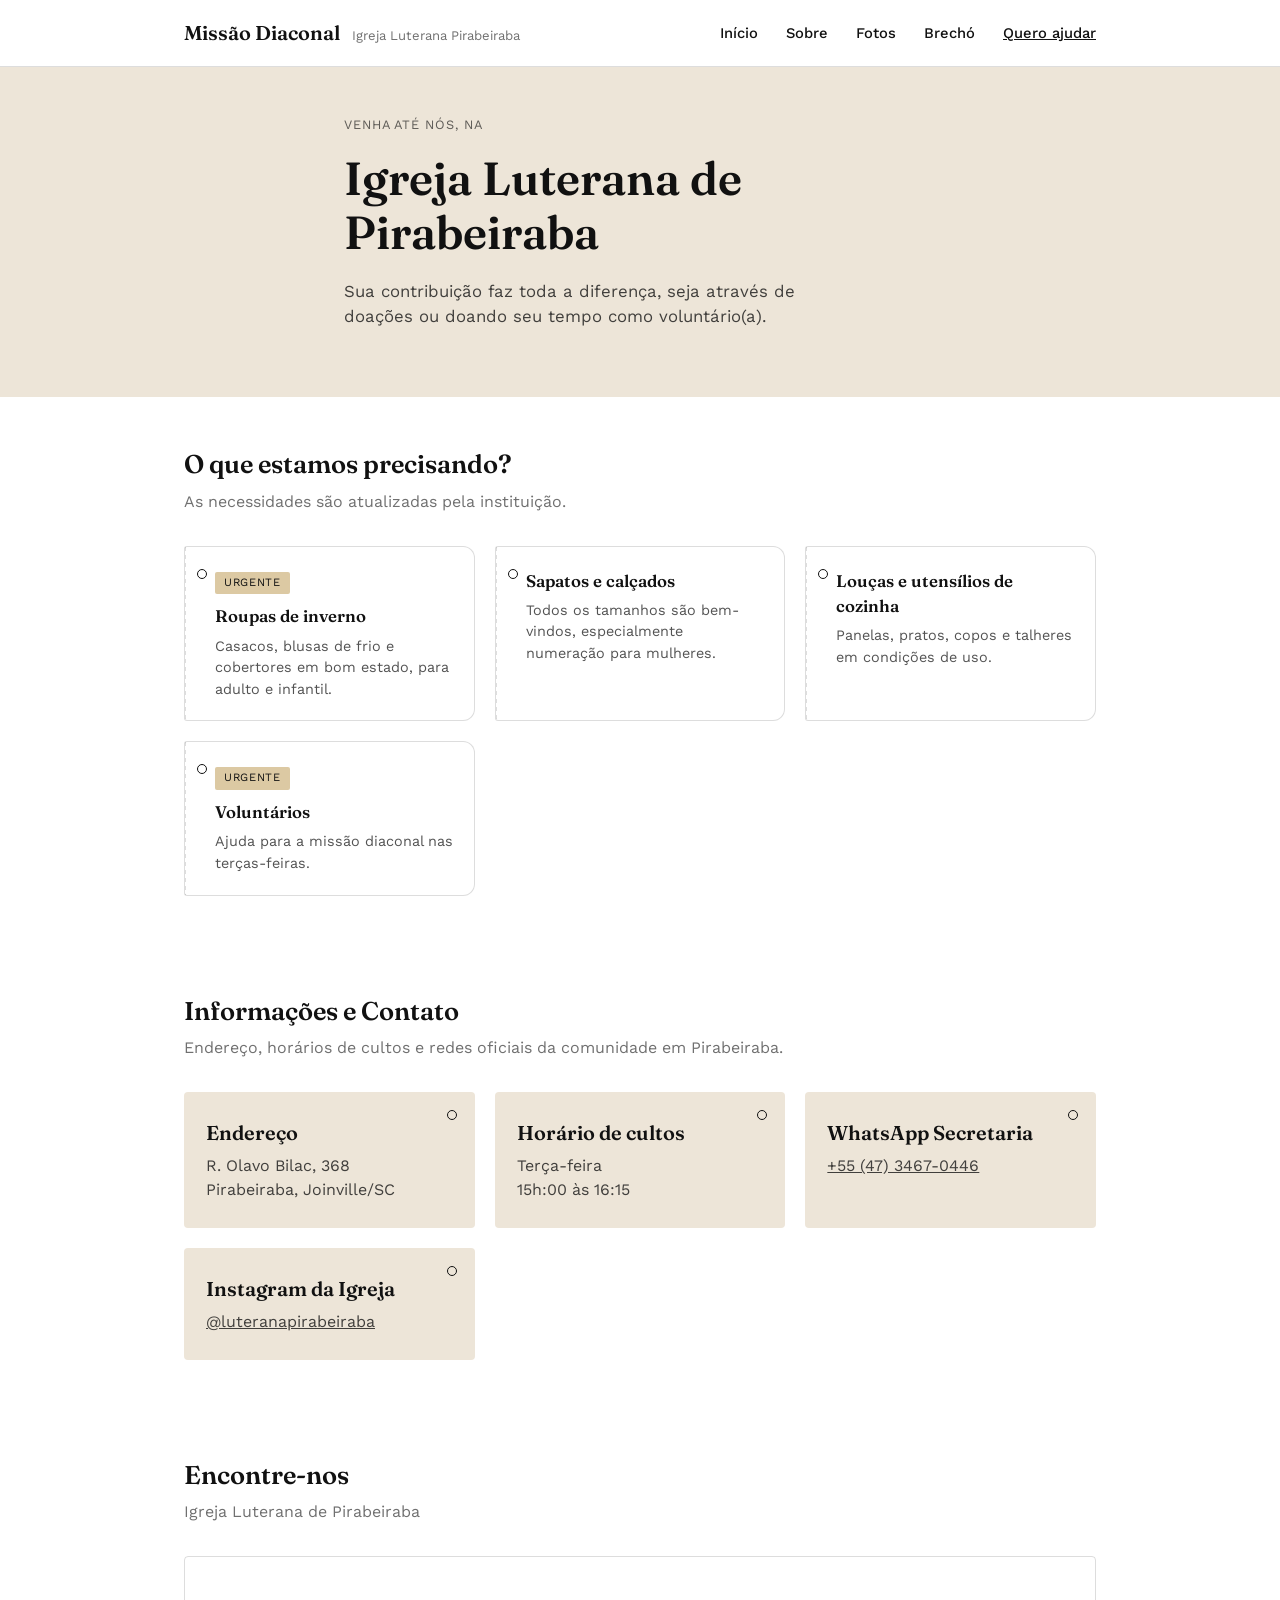
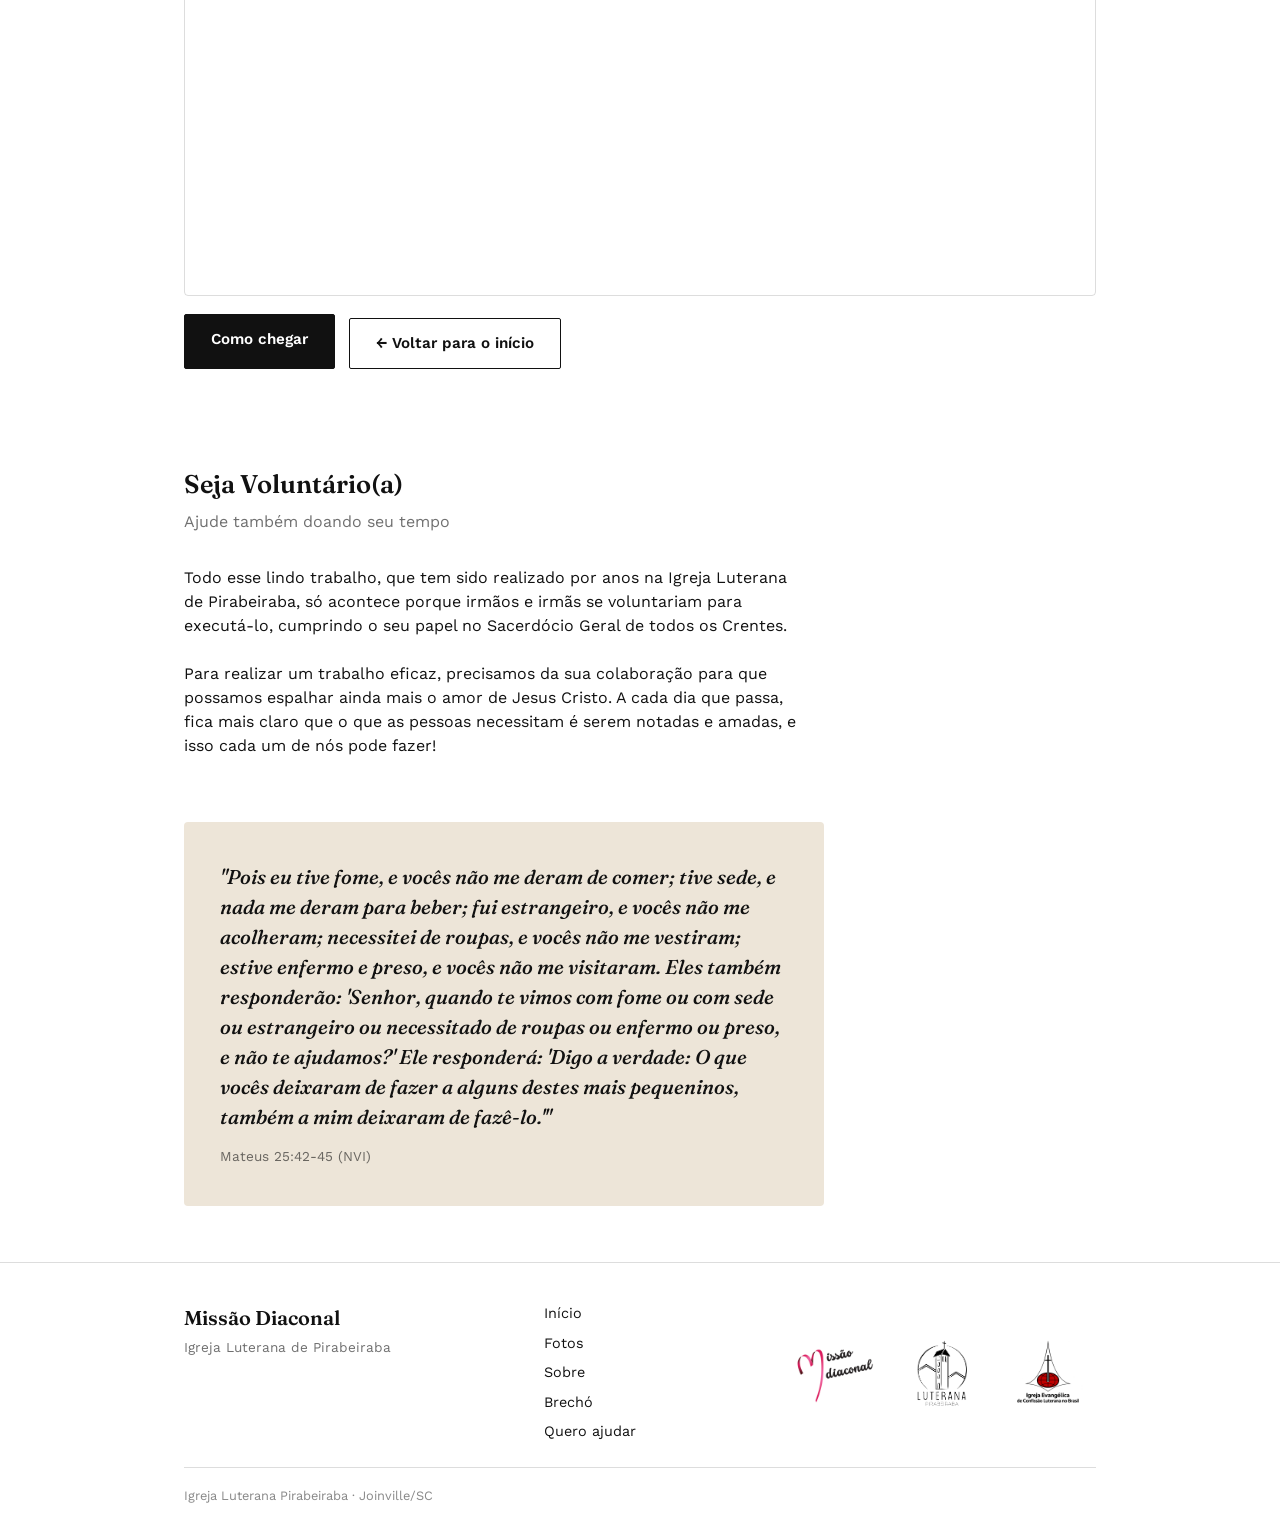
==== ajudar.html @ da968dd4 "Versão 0.9.8 - Aprimora a citação bíblica na seção de versículos" ====
<!DOCTYPE html>
<html lang="pt-BR">

<head>
<meta charset="UTF-8">
<meta name="viewport" content="width=device-width, initial-scale=1.0">
<title>Quero ajudar — Missão Diaconal</title>
<meta name="description" content="Saiba como ajudar a Missão Diaconal da Igreja Luterana de Pirabeiraba: endereço, horário de atendimento, contato e o que estamos precisando.">
<link rel="preconnect" href="https://fonts.googleapis.com">
<link rel="preconnect" href="https://fonts.gstatic.com" crossorigin>
<link href="https://fonts.googleapis.com/css2?family=Fraunces:ital,opsz,wght@0,9..144,400;0,9..144,600;1,9..144,500&family=Work+Sans:wght@400;500;600&display=swap" rel="stylesheet">
<link rel="stylesheet" href="css/style.css">
<link rel="icon" type="image/png" href="img/logos/logo_missao_diaconal4.png">
</head>

<body>

<header class="site-header">
  <div class="wrap header-inner">
    <div class="brand-block">
      <a href="index.html" class="brand">Missão Diaconal</a>
      <span class="brand-sub">Igreja Luterana Pirabeiraba</span>
    </div>

    <nav class="main-nav" id="main-nav" aria-label="Navegação principal">
      <a href="index.html">Início</a>
      <a href="index.html#sobre">Sobre</a>
      <a href="index.html#fotos">Fotos</a>
      <a href="brecho.html">Brechó</a>
      <a href="ajudar.html" aria-current="page">Quero ajudar</a>
    </nav>

    <button class="menu-toggle" id="menu-toggle" aria-label="Abrir menu" aria-expanded="false" aria-controls="main-nav">
      <span></span>
    </button>
  </div>
</header>

<section class="hero hero-small">
  <div class="wrap hero-inner">
    <p class="eyebrow">Venha até nós, na</p>
    <h1>Igreja Luterana de Pirabeiraba</h1>
    <p class="hero-lede">
      Sua contribuição faz toda a diferença, seja
      através de doações ou
      doando seu tempo como voluntário(a).</p>
  </div>
</section>

<main class="wrap">

  <section class="section">
    <h2 class="section-label">O que estamos precisando?</h2>
    <p class="section-lede">
      As necessidades são atualizadas pela instituição.
    </p>

    <div id="needs-list" class="tags-grid" aria-live="polite">
      <p>Carregando lista de necessidades...</p>
    </div>
  </section>

  <section class="section">
    <h2 class="section-label">Informações e Contato</h2>
    <p class="section-lede">
      Endereço, horários de cultos e redes oficiais
      da comunidade em Pirabeiraba.
    </p>
    
    <div class="info-grid">
      <div class="info-card">
        <span class="tag-hole" aria-hidden="true"></span>
        <h2>Endereço</h2>
        <p>R. Olavo Bilac, 368<br>Pirabeiraba, Joinville/SC</p>
      </div>

      <div class="info-card">
        <span class="tag-hole" aria-hidden="true"></span>
        <h2>Horário de cultos</h2>
        <p>Terça-feira<br>15h:00 às 16:15</p>
      </div>

      <div class="info-card">
        <span class="tag-hole" aria-hidden="true"></span>
        <h2>WhatsApp Secretaria</h2>
        <p><a href="https://wa.me/554734670446" target="_blank" rel="noopener">+55 (47) 3467-0446</a></p>
      </div>

      <div class="info-card">
        <span class="tag-hole" aria-hidden="true"></span>
        <h2>Instagram da Igreja</h2>
        <p><a href="https://www.instagram.com/luteranapirabeiraba/" target="_blank" rel="noopener">@luteranapirabeiraba</a></p>
      </div>
    </div>
  </section>

  <section class="section">
    <h2 class="section-label">Encontre-nos</h2>
    <p class="section-lede">Igreja Luterana de Pirabeiraba</p>
    <div class="map-frame">
      <iframe
        title="Mapa até a Igreja Luterana Pirabeiraba"
        src="https://www.google.com/maps?q=R.+Olavo+Bilac,+368,+Pirabeiraba,+Joinville+-+SC&output=embed"
        width="100%" height="100%" style="border:0;" loading="lazy"
        referrerpolicy="no-referrer-when-downgrade">
      </iframe>
    </div>
    <div class="map-actions">
      <a class="btn btn-primary" href="https://www.google.com/maps/dir/?api=1&destination=R.+Olavo+Bilac,+368,+Pirabeiraba,+Joinville+-+SC" target="_blank" rel="noopener">Como chegar</a>
      <a href="index.html" class="btn btn-outline back-link">← Voltar para o início</a>
    </div>
  </section>

  <section class="section" id="sejavoluntario">
    <h2 class="section-label">Seja Voluntário(a)</h2>
    <p class="section-lede">Ajude também doando seu tempo</p>
    <div class="about-inner">
      <p>
        Todo esse lindo trabalho, que tem sido realizado por anos
        na Igreja Luterana de Pirabeiraba, só acontece porque irmãos
        e irmãs se voluntariam para executá-lo, cumprindo o seu papel
        no Sacerdócio Geral de todos os Crentes.
        <br><br>
        Para realizar um trabalho eficaz, precisamos da sua colaboração
        para que possamos espalhar ainda mais o amor de Jesus Cristo.
        A cada dia que passa, fica mais claro que o que as pessoas
        necessitam é serem notadas e amadas, e isso cada um de nós
        pode fazer!
      </p>
    </div>
  </section>

  <section class="verse-section">
    <div class="verse-block">
      <p class="verse-text">
        "Pois eu tive fome, e vocês não me deram de comer; tive sede,
        e nada me deram para beber; fui estrangeiro, e vocês não me acolheram;
        necessitei de roupas, e vocês não me vestiram; estive enfermo e preso,
        e vocês não me visitaram. Eles também responderão: 'Senhor, quando te
        vimos com fome ou com sede ou estrangeiro ou necessitado de roupas ou
        enfermo ou preso, e não te ajudamos?' Ele responderá: 'Digo a verdade: O
        que vocês deixaram de fazer a alguns destes mais pequeninos, também a mim
        deixaram de fazê-lo.'"
      </p>
      <p class="verse-ref">Mateus 25:42-45 (NVI)</p>
    </div>
  </section>

</main>

<footer class="site-footer">
  <div class="wrap">
    <div class="footer-top">
      <div class="footer-brand">
        <span class="brand">Missão Diaconal</span>
        <p>Igreja Luterana de Pirabeiraba</p>
      </div>
      <nav class="footer-nav" aria-label="Links do rodapé">
        <a href="index.html">Início</a>
        <a href="index.html#fotos">Fotos</a>
        <a href="index.html#sobre">Sobre</a>
        <a href="brecho.html">Brechó</a>
        <a href="ajudar.html">Quero ajudar</a>
      </nav>
      <div class="footer-logos" aria-hidden="true">
        <img src="img/logos/logo_missao_diaconal3.png" alt="Missão Diaconal" class="footer-logo">
        <img src="img/logos/logo_igreja_preto.png" alt="Igreja Luterana Pirabeiraba" class="footer-logo">
        <img src="img/logos/logo_IECLB.png" alt="IECLB" class="footer-logo">
      </div>
    </div>
    <div class="footer-bottom">
      <span>Igreja Luterana Pirabeiraba · Joinville/SC</span>
    </div>
  </div>
</footer>

<script src="js/main.js" defer></script>
</body>
</html>
---- css/style.css ----
/* ===========================================================
   ESTILO DO SITE — Missão Diaconal
   Este arquivo controla a aparência das páginas
   Editar aqui muda o site inteiro.
   =========================================================== */

/* ---------- Cores e fontes (mude aqui para trocar a paleta) ---------- */
:root{
  --white: #FFFFFF;
  --black: #111111;
  --beige: #EDE5D8;
  --beige-deep: #DCC9A3;
  --line: rgba(17,17,17,0.14);
  --font-display: "Fraunces", serif;
  --font-body: "Work Sans", sans-serif;
}

*{ box-sizing: border-box; }
html{ scroll-behavior: smooth; }
body{
  margin:0;
  background: var(--white);
  color: var(--black);
  font-family: var(--font-body);
  line-height: 1.5;
}
a{ color: inherit; }
img{ max-width: 100%; display:block; }
.wrap{ max-width: 960px; margin: 0 auto; padding: 0 24px; }
:focus-visible{ outline: 2px solid var(--black); outline-offset: 3px; }

/* ---------- Cabeçalho (header) ---------- */
.site-header{ border-bottom: 1px solid var(--line); position: sticky; top:0; background: var(--white); z-index: 40; }
.header-inner{ display:flex; align-items:center; justify-content: space-between; gap: 20px; padding: 18px 24px; position: relative; }
.brand-block{ display:flex; align-items:baseline; gap: 12px; flex-wrap: wrap; }
.brand{ font-family: var(--font-display); font-weight: 600; font-size: 1.25rem; text-decoration:none; }
.brand-sub{ font-size: 0.82rem; color: rgba(17,17,17,0.6); }

.main-nav{ display:flex; align-items:center; gap: 28px; }
.main-nav a{ font-size: 0.92rem; text-decoration:none; font-weight: 500; }
.main-nav a:hover{ text-decoration: underline; }
.main-nav a[aria-current="page"]{ text-decoration: underline; }

.menu-toggle{
  display:none;
  background:none; border: 1px solid var(--black); border-radius: 2px;
  width: 40px; height: 36px; cursor:pointer;
  align-items:center; justify-content:center;
}
.menu-toggle span, .menu-toggle span::before, .menu-toggle span::after{
  content:""; display:block; width: 18px; height: 2px; background: var(--black); position:relative;
}
.menu-toggle span::before{ position:absolute; top:-6px; }
.menu-toggle span::after{ position:absolute; top:6px; }

/* Menu vira "hambúrguer" em telas pequenas (celular) */
@media (max-width: 720px){
  .main-nav{
    position: absolute; top: 100%; left:0; right:0;
    background: var(--white); border-bottom: 1px solid var(--line);
    flex-direction: column; align-items: flex-start; gap: 0;
    padding: 8px 24px 18px; display:none;
  }
  .main-nav.open{ display:flex; }
  .main-nav a{ padding: 10px 0; width:100%; }
  .menu-toggle{ display:flex; }
}

/* ---------- Hero (banner de topo) ---------- */
.hero{ background: var(--beige); padding: 72px 0 64px; }
.hero-small{ padding: 48px 0 40px; }
.hero-inner{ max-width: 640px; }
.eyebrow{
  font-size: 0.8rem; letter-spacing: 0.08em; text-transform: uppercase;
  color: rgba(17,17,17,0.65); margin: 0 0 18px;
}
.hero h1{
  font-family: var(--font-display); font-weight: 600;
  font-size: clamp(2rem, 4.5vw, 2.9rem); line-height: 1.15; margin: 0 0 20px;
}
.hero-sub{ font-family: var(--font-display); font-size: 1.1rem; color: rgba(17,17,17,0.75); margin: 0 0 16px; }
.hero-lede{ font-size: 1.05rem; max-width: 52ch; color: rgba(17,17,17,0.78); margin: 0 0 28px; }
.hero-actions{ display:flex; gap: 14px; flex-wrap: wrap; }

/* ---------- Botões ---------- */
.btn{
  display:inline-block; font-family: var(--font-body); font-weight: 600; font-size: 0.95rem;
  padding: 13px 26px; border-radius: 2px; text-decoration:none; border: 1px solid var(--black);
  transition: background 0.2s ease, color 0.2s ease; cursor:pointer;
}
.btn-primary{ background: var(--black); color: var(--white); }
.btn-primary:hover{ background: #322f2b; }
.btn-outline{ background: transparent; color: var(--black); }
.btn-outline:hover{ background: var(--black); color: var(--white); }

/* ---------- Títulos de seção (usado nas duas páginas) ---------- */
.section{ padding: 48px 0; }
.section-label{ font-family: var(--font-display); font-weight: 600; font-size: 1.6rem; margin: 0 0 6px; }
.section-lede{ color: rgba(17,17,17,0.6); margin: 0 0 32px; }

/* ---------- Vitrine "O que temos" (index.html) ---------- */
.vitrine-section{ padding: 64px 0 24px; }
.vitrine-grid{ display:grid; grid-template-columns: repeat(auto-fit, minmax(210px, 1fr)); gap: 22px; }
.product-card{
  background: var(--white); border: 1px solid var(--line); border-radius: 6px;
  overflow:hidden; display:flex; flex-direction:column;
}
.product-media{
  background: var(--beige); aspect-ratio: 4 / 3;
  display:flex; align-items:center; justify-content:center; color: rgba(17,17,17,0.55);
}
.product-media svg{ width: 56px; height: 56px; }
.product-media img{ width: 100%; height: 100%; object-fit: cover; }
.product-body{ padding: 16px 18px 18px; position:relative; }
.product-body::before{
  content:""; position:absolute; left: 18px; top: -9px; width: 9px; height: 9px;
  border-radius: 50%; border: 1.5px solid var(--black); background: var(--white);
}
.product-name{ font-family: var(--font-display); font-weight: 600; font-size: 1.05rem; margin: 6px 0 2px; }
.product-meta{ font-size: 0.85rem; color: rgba(17,17,17,0.65); margin: 0 0 10px; }
.product-footer{ display:flex; align-items:center; justify-content: space-between; gap: 10px; }
.product-price{ font-weight: 600; }
.link-btn{
  background:none; border:none; font: inherit; font-weight: 600; font-size: 0.85rem;
  text-decoration: underline; cursor:pointer; padding: 4px 0; color: var(--black);
}
.vitrine-note{ font-size: 0.85rem; color: rgba(17,17,17,0.55); margin: 24px 0 0; }

/* ---------- Modal "Ver detalhes" (index.html) ---------- */
.modal-overlay{
  position: fixed; inset: 0; background: rgba(17,17,17,0.5);
  display:none; align-items:center; justify-content:center; padding: 20px; z-index: 100;
}
.modal-overlay.open{ display:flex; }
.modal-box{ background: var(--white); border-radius: 6px; max-width: 380px; width:100%; padding: 28px 26px; position:relative; }
.modal-close{ position:absolute; top: 14px; right: 14px; background:none; border:none; font-size: 1.3rem; line-height:1; cursor:pointer; color: var(--black); }
.modal-box h3{ font-family: var(--font-display); font-size: 1.3rem; margin: 6px 0 4px; }
.modal-box .product-meta{ margin-bottom: 14px; }
.modal-contact{ font-size: 0.9rem; color: rgba(17,17,17,0.7); margin-top: 14px; }

/* ---------- Faixa de destaque "Quer ajudar?" ---------- */
.cta-band{ background: var(--beige); border-radius: 4px; margin: 56px 0; padding: 48px 40px; }
.cta-band-inner{ max-width: 480px; }
.cta-band h2{ font-family: var(--font-display); font-weight: 600; font-size: 1.6rem; margin: 0 0 10px; }
.cta-band p{ color: rgba(17,17,17,0.75); margin: 0 0 22px; }

/* ---------- "Como posso ajudar?" em 3 passos ---------- */
.steps-section{ padding: 24px 0 56px; }
.steps-grid{ display:grid; grid-template-columns: repeat(auto-fit, minmax(220px,1fr)); gap: 32px; margin-top: 28px; }
.step-num{ font-family: var(--font-display); font-size: 2.4rem; font-weight: 600; color: var(--beige-deep); line-height:1; margin-bottom: 10px; }
.step h3{ font-family: var(--font-display); font-size: 1.15rem; font-weight: 600; margin: 0 0 6px; }
.step p{ margin:0; color: rgba(17,17,17,0.72); font-size: 0.94rem; }

/* ---------- Cartões de necessidade / info institucional (as duas páginas) ---------- */
.needs-section{ padding: 8px 0 56px; }
.tags-grid{ display:grid; grid-template-columns: repeat(auto-fill, minmax(230px, 1fr)); gap: 20px; }
.tag-card{
  position: relative; background: var(--white); border: 1px solid var(--line);
  border-radius: 3px 12px 12px 3px; padding: 22px 20px 20px 30px;
}
.tag-card::before{
  content:""; position:absolute; left: 12px; top: 22px; width: 8px; height: 8px;
  border-radius: 50%; border: 1.5px solid var(--black); background: var(--white);
}
.tag-card::after{
  content:""; position:absolute; left: 0; top: 0; bottom: 0; width: 1px;
  background: repeating-linear-gradient(to bottom, var(--line) 0 4px, transparent 4px 8px);
}
.tag-urgent{
  display:inline-block; font-size: 0.7rem; letter-spacing: 0.06em; text-transform: uppercase;
  color: var(--black); background: var(--beige-deep); padding: 3px 9px; border-radius: 2px; margin-bottom: 10px;
}
.tag-card h3{ font-family: var(--font-display); font-size: 1.05rem; font-weight: 600; margin: 0 0 6px; }
.tag-card p{ font-size: 0.9rem; color: rgba(17,17,17,0.72); margin: 0; }

.info-grid{ display:grid; grid-template-columns: repeat(auto-fit, minmax(220px, 1fr)); gap: 20px; }
.info-card{ position: relative; background: var(--beige); border-radius: 4px; padding: 26px 22px; }
.info-card h2{ font-family: var(--font-display); font-weight: 600; font-size: 1.25rem; margin: 0 0 6px; }
.tag-hole{ position:absolute; top: 18px; right: 18px; width: 10px; height: 10px; border-radius: 50%; border: 1.5px solid var(--black); }
.info-card p{ margin:0; color: rgba(17,17,17,0.78); }
.info-card a{ text-decoration: underline; }
.info-placeholder{ font-style: italic; color: rgba(17,17,17,0.5); }

/* ---------- Fotos e divulgação (index.html) ---------- */
.gallery-section{ padding: 8px 0 56px; }
.gallery-grid{
  display:grid; grid-template-columns: repeat(auto-fill, minmax(300px, 1fr));
  gap: 18px; margin-bottom: 26px;
}
.gallery-item{
  aspect-ratio: 1 / 1;
  background: var(--beige);
  border: 1px dashed rgba(17,17,17,0.35);
  border-radius: 4px;
  display:flex; align-items:center; justify-content:center;
  text-align:center; padding: 8px;
  font-size: 0.78rem; color: rgba(17,17,17,0.5);
  overflow: hidden;
}
.gallery-item img{
  width: 100%;
  height: 100%;
  object-fit: cover;
  border-radius: 4px;
}

/* ---------- Sobre o projeto (index.html) ---------- */
.about-section{ padding: 8px 0 64px; }
.about-inner{ max-width: 62ch; }
.about-tag{
  display:inline-block; margin-top: 16px; font-size: 0.78rem; letter-spacing: 0.04em;
  color: rgba(17,17,17,0.55); border-top: 1px solid var(--line); padding-top: 12px;
}

/* ---------- Versículo ---------- */
.verse-section{ padding: 0 0 56px; }
.verse-block{
  background: var(--beige); border-radius: 4px; padding: 40px 36px; max-width: 640px;
}
.verse-text{
  font-family: var(--font-display); font-style: italic; font-weight: 500;
  font-size: 1.25rem; line-height: 1.5; margin: 0 0 14px; color: var(--black);
}
.verse-ref{ font-size: 0.85rem; color: rgba(17,17,17,0.6); margin:0; }

/* ---------- Card de link (ex.: home -> página do brechó) ---------- */
.link-card-grid{ display:grid; grid-template-columns: repeat(auto-fit, minmax(240px, 1fr)); gap: 20px; }
.inline-link-card{
  display:block; background: var(--white); border: 1px solid var(--line); border-radius: 4px;
  padding: 24px 24px 22px; text-decoration:none;
}
.inline-link-card:hover{ border-color: var(--black); }
.inline-link-card h3{ font-family: var(--font-display); font-weight:600; font-size:1.1rem; margin:0 0 8px; }
.inline-link-card p{ margin:0 0 12px; font-size:0.92rem; color: rgba(17,17,17,0.7); }
.inline-link-card .arrow{ font-weight:600; font-size: 0.9rem; }
.info-card-static{
  background: var(--white); border: 1px solid var(--line); border-radius: 4px; padding: 24px 24px 22px;
}
.info-card-static h3{ font-family: var(--font-display); font-weight:600; font-size:1.1rem; margin:0 0 8px; }
.info-card-static p{ margin:0; font-size:0.92rem; color: rgba(17,17,17,0.7); }

/* ---------- Mapa (ajudar.html) ---------- */
.map-frame{ width: 100%; height: 340px; border-radius: 4px; overflow: hidden; border: 1px solid var(--line); margin-bottom: 18px; }
.map-actions{ display:flex; gap: 14px; flex-wrap: wrap; }
.back-link{ display:inline-block; margin-top: 4px; }

/* ---------- Rodapé (footer) ---------- */
.site-footer{ border-top: 1px solid var(--line); padding: 40px 0 28px; }
.footer-top{ display:flex; flex-wrap:wrap; justify-content: space-between; gap: 28px; margin-bottom: 24px; }
.footer-brand .brand{ display:block; margin-bottom: 4px; }
.footer-brand p{ margin:0; font-size: 0.85rem; color: rgba(17,17,17,0.6); }
.footer-nav{ display:flex; flex-direction:column; gap: 8px; }
.footer-nav a{ font-size: 0.9rem; text-decoration:none; }
.footer-nav a:hover{ text-decoration:underline; }
.footer-logos{ display:flex; gap: 10px; align-items:center; }
.footer-logo{
  width: 96px; height: 96px;
  border-radius: 50%;
  object-fit: cover;
  background: var(--white);
  flex-shrink: 0;
}
.footer-bottom{
  border-top: 1px solid var(--line); padding-top: 18px;
  font-size: 0.8rem; color: rgba(17,17,17,0.5);
  display:flex; flex-wrap:wrap; justify-content: space-between; gap: 8px;
}

@media (max-width: 560px){
  .cta-band{ padding: 36px 24px; }
  .footer-logos{ flex-wrap: wrap; }
}
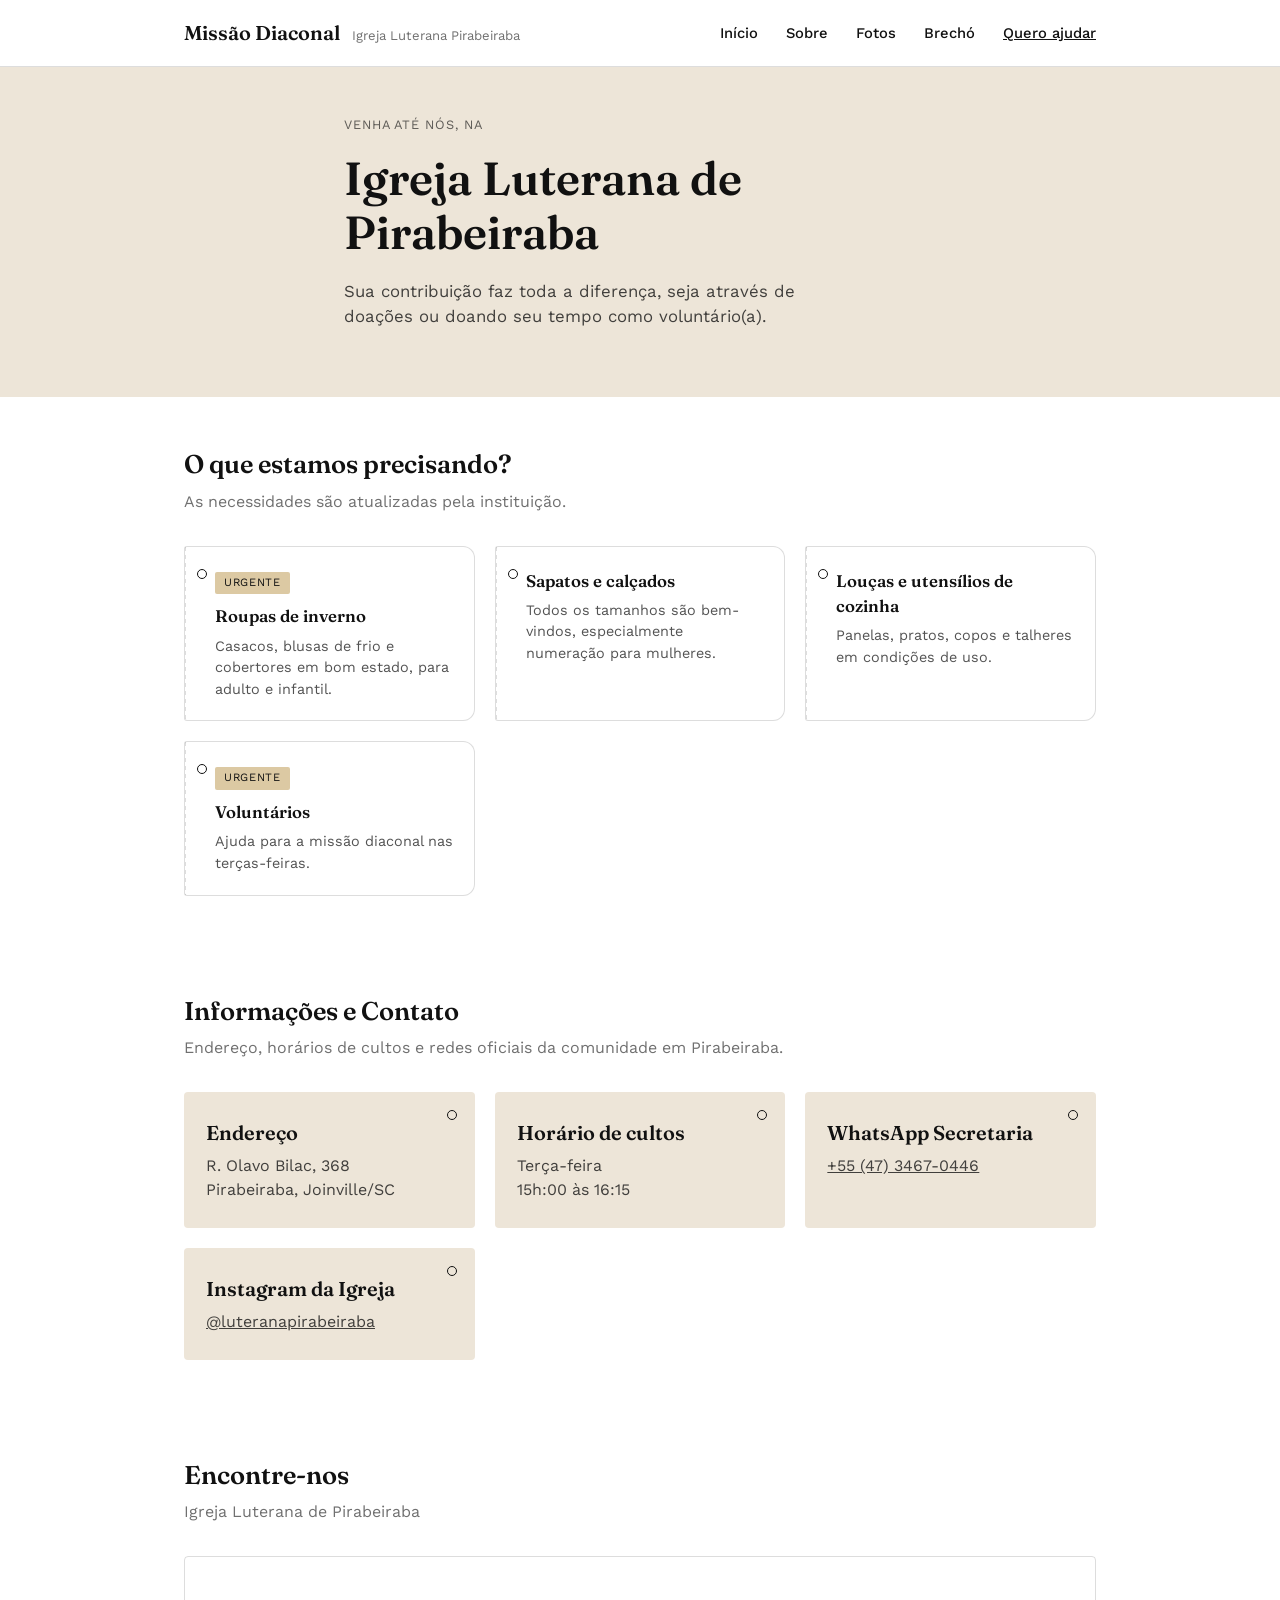
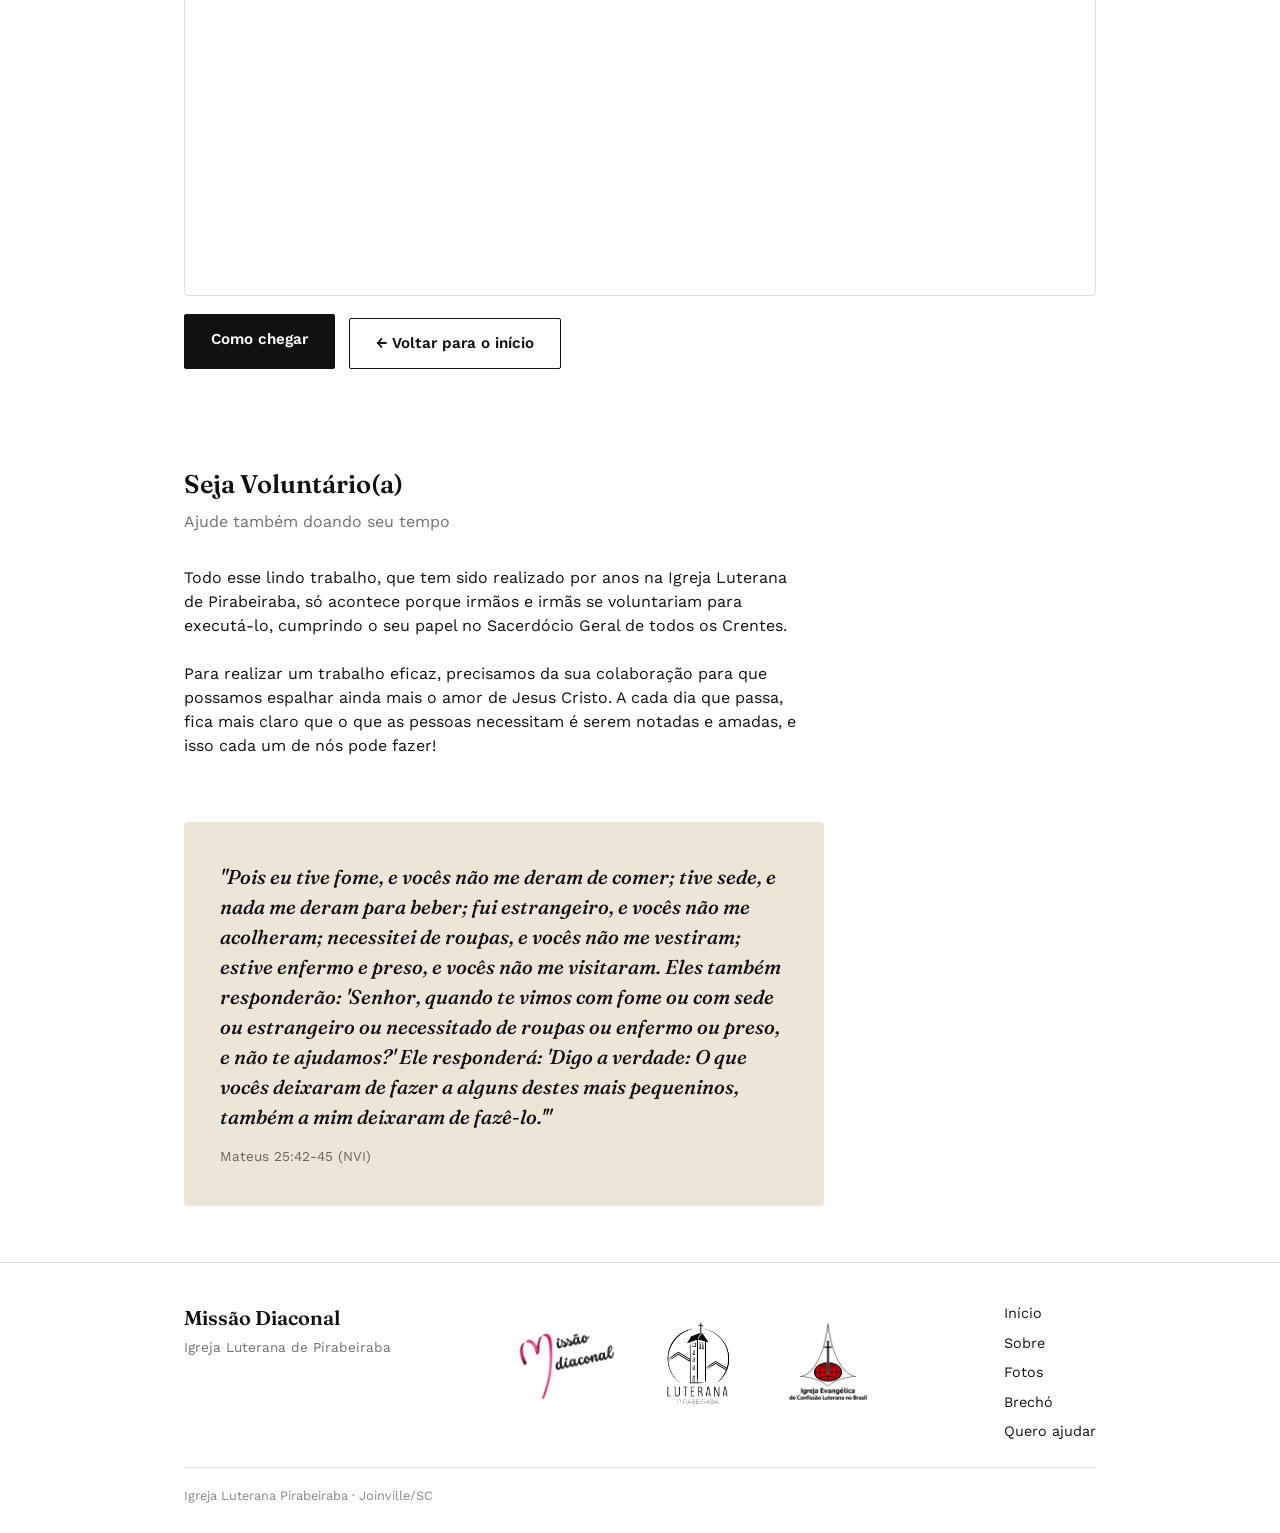
==== commit 10529e62: "Versão 1.0.0 Esta release consolida a primeira versão estável e publicável do site da Missão Diacona" ====
--- a/ajudar.html
+++ b/ajudar.html
@@ -6,6 +6,16 @@
 <meta name="viewport" content="width=device-width, initial-scale=1.0">
 <title>Quero ajudar — Missão Diaconal</title>
 <meta name="description" content="Saiba como ajudar a Missão Diaconal da Igreja Luterana de Pirabeiraba: endereço, horário de atendimento, contato e o que estamos precisando.">
+<link rel="canonical" href="https://luterana-pirabeiraba.github.io/missao-diaconal/ajudar.html">
+<meta name="theme-color" content="#EDE5D8">
+<meta property="og:type" content="website">
+<meta property="og:locale" content="pt_BR">
+<meta property="og:site_name" content="Missão Diaconal — Igreja Luterana Pirabeiraba">
+<meta property="og:title" content="Quero ajudar — Missão Diaconal">
+<meta property="og:description" content="Saiba como ajudar a Missão Diaconal da Igreja Luterana de Pirabeiraba: endereço, horário de atendimento, contato e o que estamos precisando.">
+<meta property="og:url" content="https://luterana-pirabeiraba.github.io/missao-diaconal/ajudar.html">
+<meta property="og:image" content="https://luterana-pirabeiraba.github.io/missao-diaconal/img/missao_diaconal/cestas_basicas.jpeg">
+<meta name="twitter:card" content="summary_large_image">
 <link rel="preconnect" href="https://fonts.googleapis.com">
 <link rel="preconnect" href="https://fonts.gstatic.com" crossorigin>
 <link href="https://fonts.googleapis.com/css2?family=Fraunces:ital,opsz,wght@0,9..144,400;0,9..144,600;1,9..144,500&family=Work+Sans:wght@400;500;600&display=swap" rel="stylesheet">
@@ -19,7 +29,7 @@
   <div class="wrap header-inner">
     <div class="brand-block">
       <a href="index.html" class="brand">Missão Diaconal</a>
-      <span class="brand-sub">Igreja Luterana Pirabeiraba</span>
+      <a href="https://linktr.ee/luteranapirabeiraba" target="_blank" rel="noopener" class="brand-sub">Igreja Luterana Pirabeiraba</a>
     </div>
 
     <nav class="main-nav" id="main-nav" aria-label="Navegação principal">
@@ -150,27 +160,48 @@
 
 <footer class="site-footer">
   <div class="wrap">
+
     <div class="footer-top">
+
       <div class="footer-brand">
         <span class="brand">Missão Diaconal</span>
         <p>Igreja Luterana de Pirabeiraba</p>
       </div>
+
+      <div class="footer-logos" aria-hidden="true">
+        <img
+          src="img/logos/logo_missao_diaconal3.png"
+          alt="Missão Diaconal"
+          class="footer-logo"
+        >
+
+        <img
+          src="img/logos/logo_igreja_preto.png"
+          alt="Igreja Luterana Pirabeiraba"
+          class="footer-logo"
+        >
+
+        <img
+          src="img/logos/logo_IECLB.png"
+          alt="IECLB"
+          class="footer-logo"
+        >
+      </div>
+
       <nav class="footer-nav" aria-label="Links do rodapé">
         <a href="index.html">Início</a>
+        <a href="index.html#sobre">Sobre</a>
         <a href="index.html#fotos">Fotos</a>
-        <a href="index.html#sobre">Sobre</a>
         <a href="brecho.html">Brechó</a>
         <a href="ajudar.html">Quero ajudar</a>
       </nav>
-      <div class="footer-logos" aria-hidden="true">
-        <img src="img/logos/logo_missao_diaconal3.png" alt="Missão Diaconal" class="footer-logo">
-        <img src="img/logos/logo_igreja_preto.png" alt="Igreja Luterana Pirabeiraba" class="footer-logo">
-        <img src="img/logos/logo_IECLB.png" alt="IECLB" class="footer-logo">
-      </div>
-    </div>
+
+    </div>
+
     <div class="footer-bottom">
       <span>Igreja Luterana Pirabeiraba · Joinville/SC</span>
     </div>
+
   </div>
 </footer>
 
--- a/css/style.css
+++ b/css/style.css
@@ -34,7 +34,8 @@
 .header-inner{ display:flex; align-items:center; justify-content: space-between; gap: 20px; padding: 18px 24px; position: relative; }
 .brand-block{ display:flex; align-items:baseline; gap: 12px; flex-wrap: wrap; }
 .brand{ font-family: var(--font-display); font-weight: 600; font-size: 1.25rem; text-decoration:none; }
-.brand-sub{ font-size: 0.82rem; color: rgba(17,17,17,0.6); }
+.brand-sub{ font-size: 0.82rem; color: rgba(17,17,17,0.6); text-decoration:none; }
+a.brand-sub:hover{ text-decoration: underline; }
 
 .main-nav{ display:flex; align-items:center; gap: 28px; }
 .main-nav a{ font-size: 0.92rem; text-decoration:none; font-weight: 500; }
@@ -188,20 +189,29 @@
   gap: 18px; margin-bottom: 26px;
 }
 .gallery-item{
-  aspect-ratio: 1 / 1;
+  aspect-ratio: 4 / 3;
   background: var(--beige);
-  border: 1px dashed rgba(17,17,17,0.35);
-  border-radius: 4px;
+  border: 1px solid var(--line);
+  border-radius: 8px;
   display:flex; align-items:center; justify-content:center;
   text-align:center; padding: 8px;
   font-size: 0.78rem; color: rgba(17,17,17,0.5);
   overflow: hidden;
+  box-shadow: 0 1px 2px rgba(17,17,17,0.06), 0 10px 24px -16px rgba(17,17,17,0.4);
+  transition: box-shadow 0.25s ease;
+}
+.gallery-item:hover{
+  box-shadow: 0 1px 2px rgba(17,17,17,0.08), 0 16px 30px -14px rgba(17,17,17,0.45);
 }
 .gallery-item img{
   width: 100%;
   height: 100%;
   object-fit: cover;
-  border-radius: 4px;
+  border-radius: 0;
+  transition: transform 0.5s ease;
+}
+.gallery-item:hover img{
+  transform: scale(1.045);
 }
 
 /* ---------- Sobre o projeto (index.html) ---------- */
@@ -246,15 +256,16 @@
 
 /* ---------- Rodapé (footer) ---------- */
 .site-footer{ border-top: 1px solid var(--line); padding: 40px 0 28px; }
-.footer-top{ display:flex; flex-wrap:wrap; justify-content: space-between; gap: 28px; margin-bottom: 24px; }
+.footer-top{ display:flex; flex-wrap:wrap; justify-content: space-between; align-items: flex-start; gap: 28px; margin-bottom: 24px; }
+.footer-brand-col{ display:flex; flex-direction: column; gap: 18px; min-width: 0; }
 .footer-brand .brand{ display:block; margin-bottom: 4px; }
 .footer-brand p{ margin:0; font-size: 0.85rem; color: rgba(17,17,17,0.6); }
-.footer-nav{ display:flex; flex-direction:column; gap: 8px; }
+.footer-nav{ display:flex; flex-direction:column; gap: 8px; flex-shrink: 0; }
 .footer-nav a{ font-size: 0.9rem; text-decoration:none; }
 .footer-nav a:hover{ text-decoration:underline; }
 .footer-logos{ display:flex; gap: 10px; align-items:center; }
 .footer-logo{
-  width: 96px; height: 96px;
+  width: 120px; height: 120px;
   border-radius: 50%;
   object-fit: cover;
   background: var(--white);
@@ -266,7 +277,9 @@
   display:flex; flex-wrap:wrap; justify-content: space-between; gap: 8px;
 }
 
-@media (max-width: 560px){
+@media (max-width: 640px){
   .cta-band{ padding: 36px 24px; }
-  .footer-logos{ flex-wrap: wrap; }
+  .footer-top{ flex-wrap: nowrap; }
+  .footer-brand-col{ flex-direction: row; align-items: center; gap: 12px; }
+  .footer-logo{ width: 80px; height: 80px; }
 }
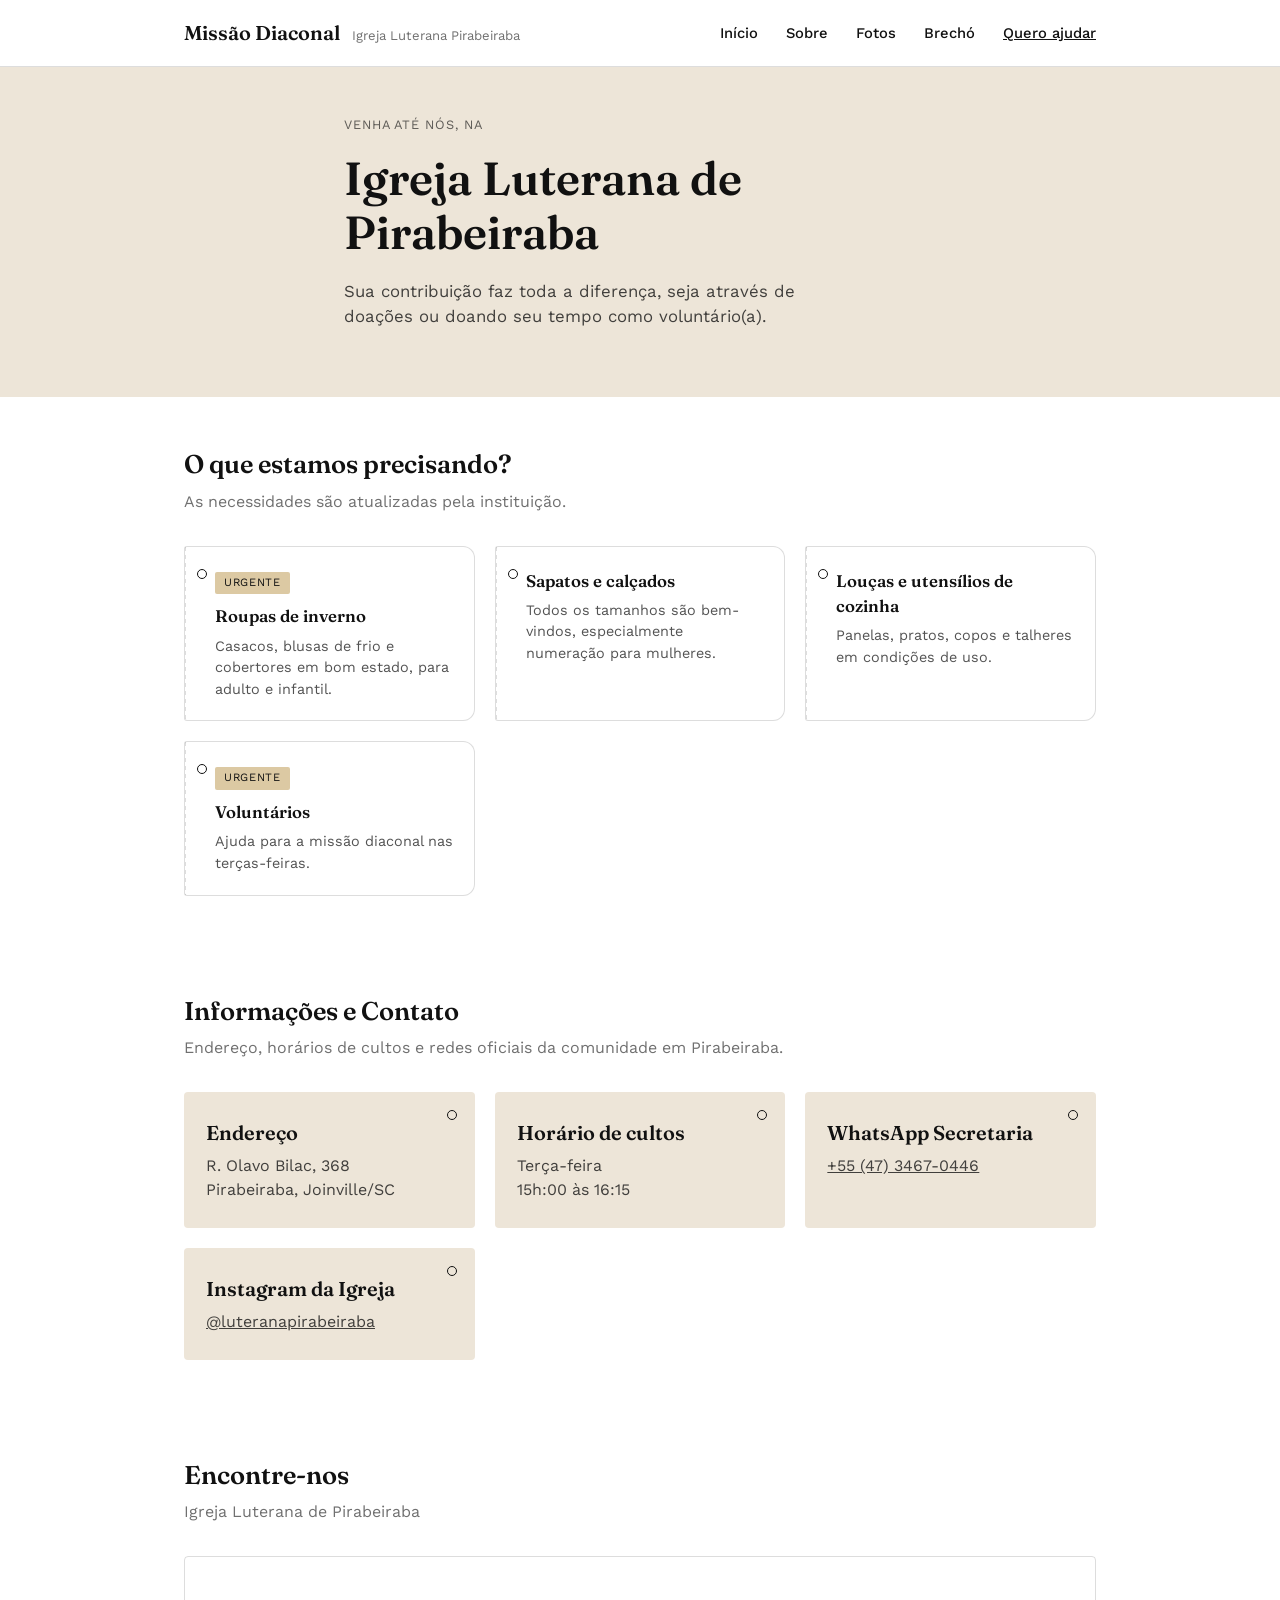
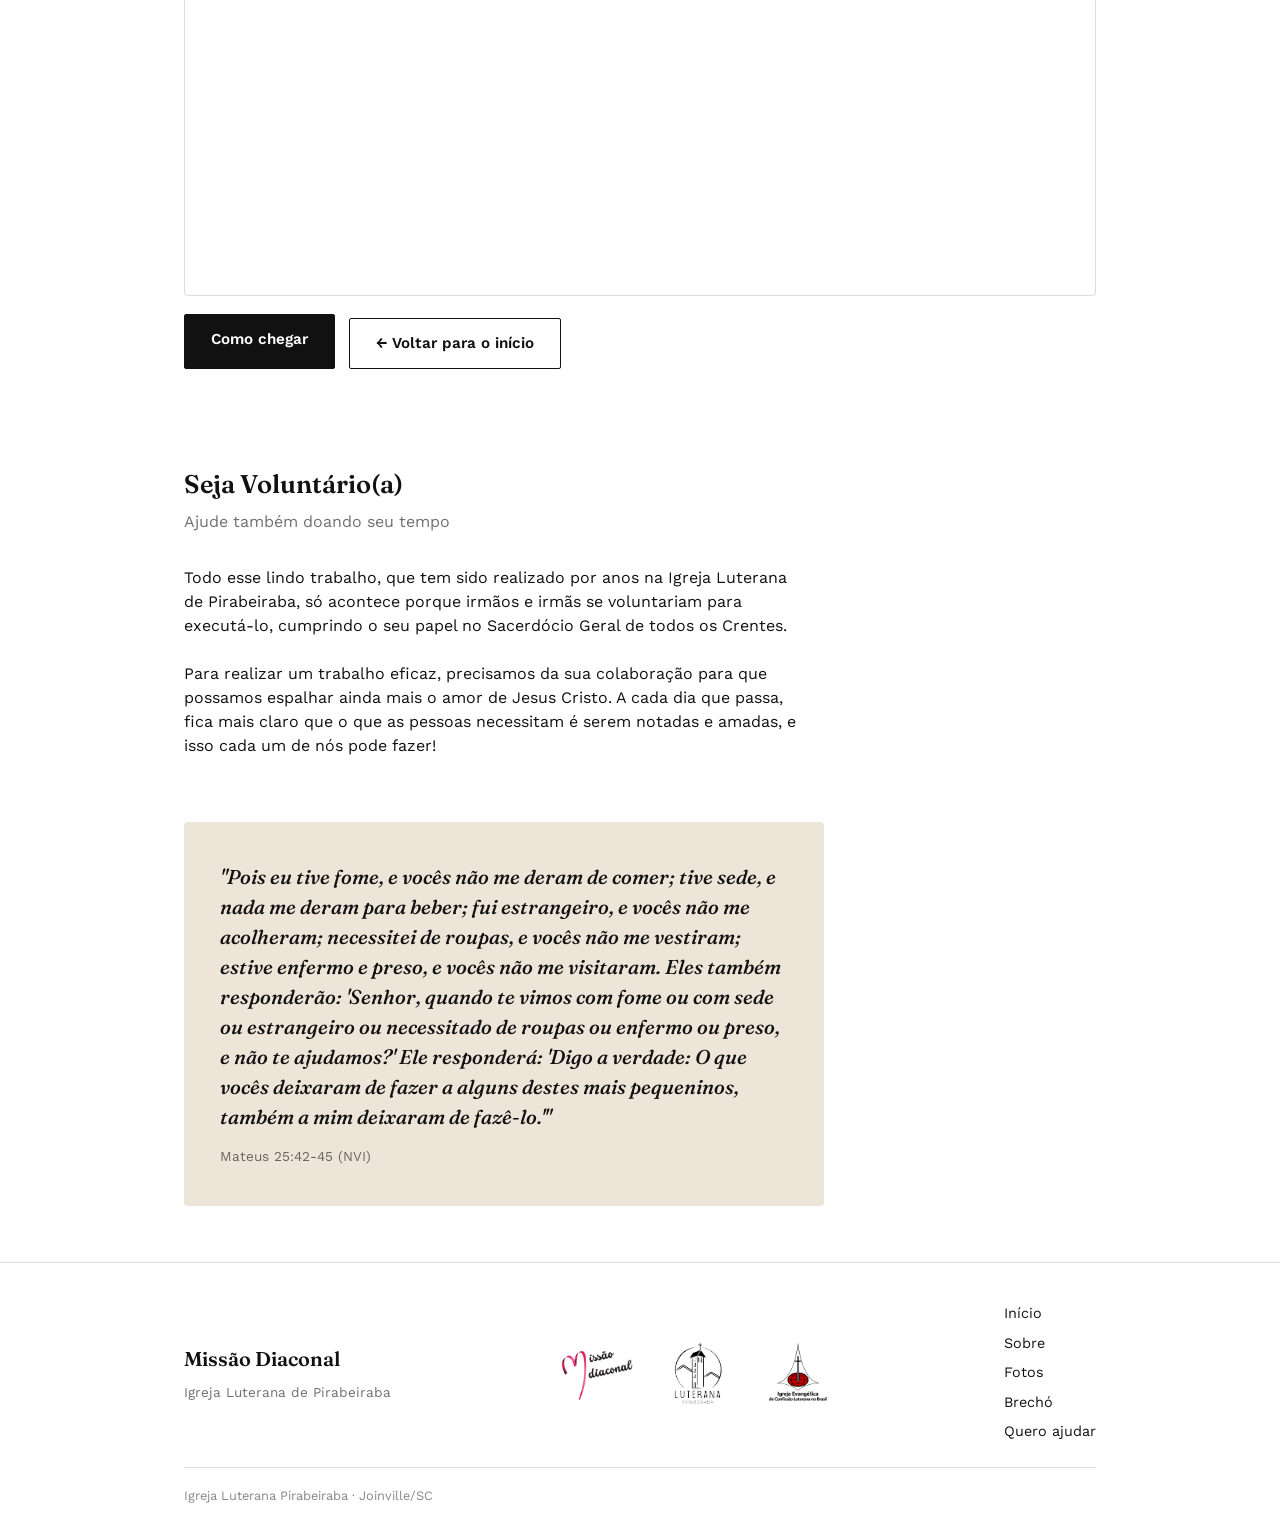
==== commit c446ed2f: "Versão 1.0.4 - Atualiza imagens de pré-visualização e corrige links na navegação" ====
--- a/ajudar.html
+++ b/ajudar.html
@@ -14,7 +14,7 @@
 <meta property="og:title" content="Quero ajudar — Missão Diaconal">
 <meta property="og:description" content="Saiba como ajudar a Missão Diaconal da Igreja Luterana de Pirabeiraba: endereço, horário de atendimento, contato e o que estamos precisando.">
 <meta property="og:url" content="https://luterana-pirabeiraba.github.io/missao-diaconal/ajudar.html">
-<meta property="og:image" content="https://luterana-pirabeiraba.github.io/missao-diaconal/img/missao_diaconal/cestas_basicas.jpeg">
+<meta property="og:image" content="https://luterana-pirabeiraba.github.io/missao-diaconal/img/logos/logo_missao_diaconal1.png">
 <meta name="twitter:card" content="summary_large_image">
 <link rel="preconnect" href="https://fonts.googleapis.com">
 <link rel="preconnect" href="https://fonts.gstatic.com" crossorigin>
--- a/css/style.css
+++ b/css/style.css
@@ -256,21 +256,52 @@
 
 /* ---------- Rodapé (footer) ---------- */
 .site-footer{ border-top: 1px solid var(--line); padding: 40px 0 28px; }
-.footer-top{ display:flex; flex-wrap:wrap; justify-content: space-between; align-items: flex-start; gap: 28px; margin-bottom: 24px; }
-.footer-brand-col{ display:flex; flex-direction: column; gap: 18px; min-width: 0; }
+
+.footer-top{
+  display:flex;
+  flex-wrap: wrap;
+  justify-content: space-between;
+  align-items: center;
+  gap: 24px;
+  margin-bottom: 24px;
+}
+
+.footer-brand{
+  display:flex;
+  flex-direction: column;
+  gap: 4px;
+  min-width: 0;
+}
 .footer-brand .brand{ display:block; margin-bottom: 4px; }
 .footer-brand p{ margin:0; font-size: 0.85rem; color: rgba(17,17,17,0.6); }
-.footer-nav{ display:flex; flex-direction:column; gap: 8px; flex-shrink: 0; }
-.footer-nav a{ font-size: 0.9rem; text-decoration:none; }
-.footer-nav a:hover{ text-decoration:underline; }
-.footer-logos{ display:flex; gap: 10px; align-items:center; }
+
+.footer-logos{
+  display:flex;
+  gap: 10px;
+  align-items:center;
+  flex-wrap: wrap;
+  min-width: 0;
+  order: 2;
+}
 .footer-logo{
-  width: 120px; height: 120px;
+  width: 90px; height: 90px;
   border-radius: 50%;
   object-fit: cover;
   background: var(--white);
   flex-shrink: 0;
 }
+
+.footer-nav{
+  display:flex;
+  flex-direction:column;
+  gap: 8px;
+  flex-shrink: 0;
+  min-width: 0;
+  order: 3;
+}
+.footer-nav a{ font-size: 0.9rem; text-decoration:none; }
+.footer-nav a:hover{ text-decoration:underline; }
+
 .footer-bottom{
   border-top: 1px solid var(--line); padding-top: 18px;
   font-size: 0.8rem; color: rgba(17,17,17,0.5);
@@ -279,7 +310,27 @@
 
 @media (max-width: 640px){
   .cta-band{ padding: 36px 24px; }
-  .footer-top{ flex-wrap: nowrap; }
-  .footer-brand-col{ flex-direction: row; align-items: center; gap: 12px; }
-  .footer-logo{ width: 80px; height: 80px; }
+
+  .footer-top{
+    flex-direction: column;
+    align-items: flex-start;
+    gap: 18px;
+  }
+  .footer-logos{
+    order: 2;
+    width: 100%;
+    justify-content: flex-start;
+  }
+  .footer-nav{
+    order: 3;
+    width: 100%;
+    flex-direction: row;
+    flex-wrap: wrap;
+    gap: 12px 16px;
+  }
+  .footer-logo{ width: 100px; height: 100px; }
+}
+
+@media (max-width: 400px){
+  .footer-logo{ width: 75px; height: 75px; }
 }
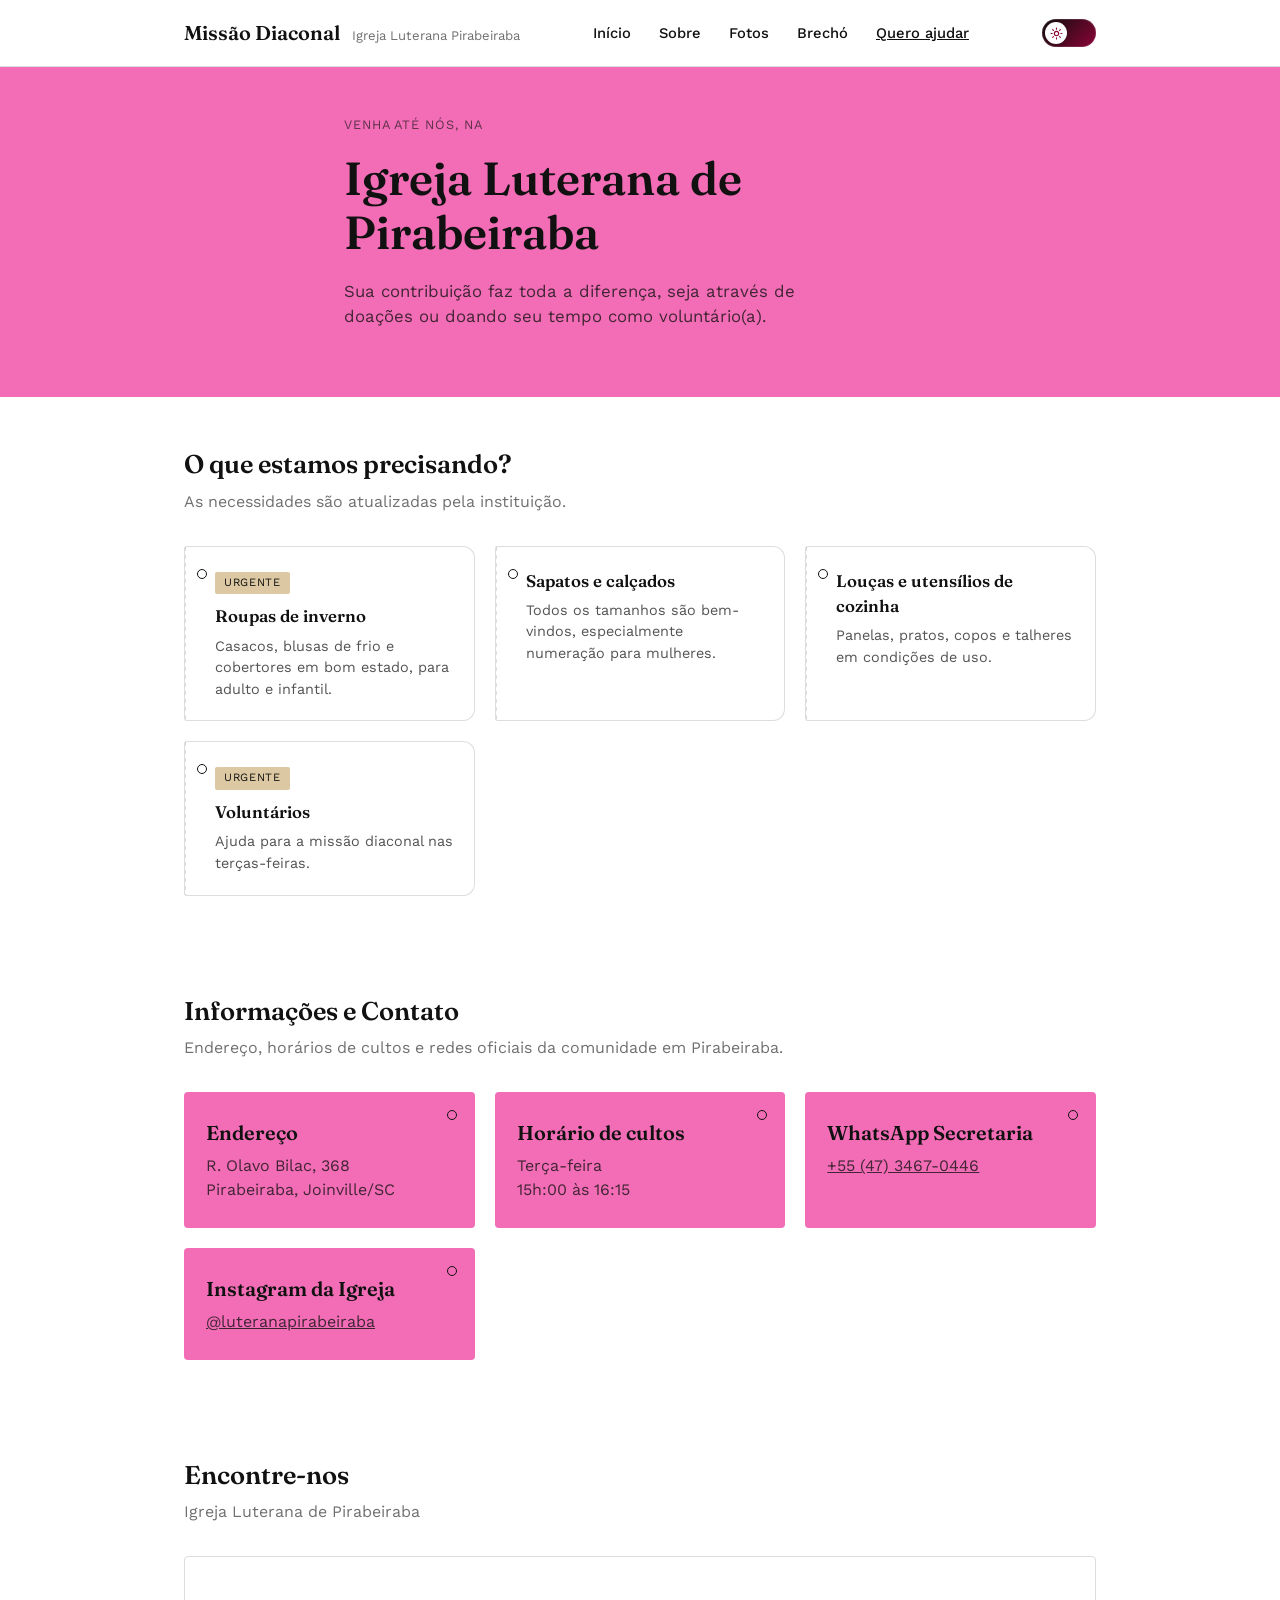
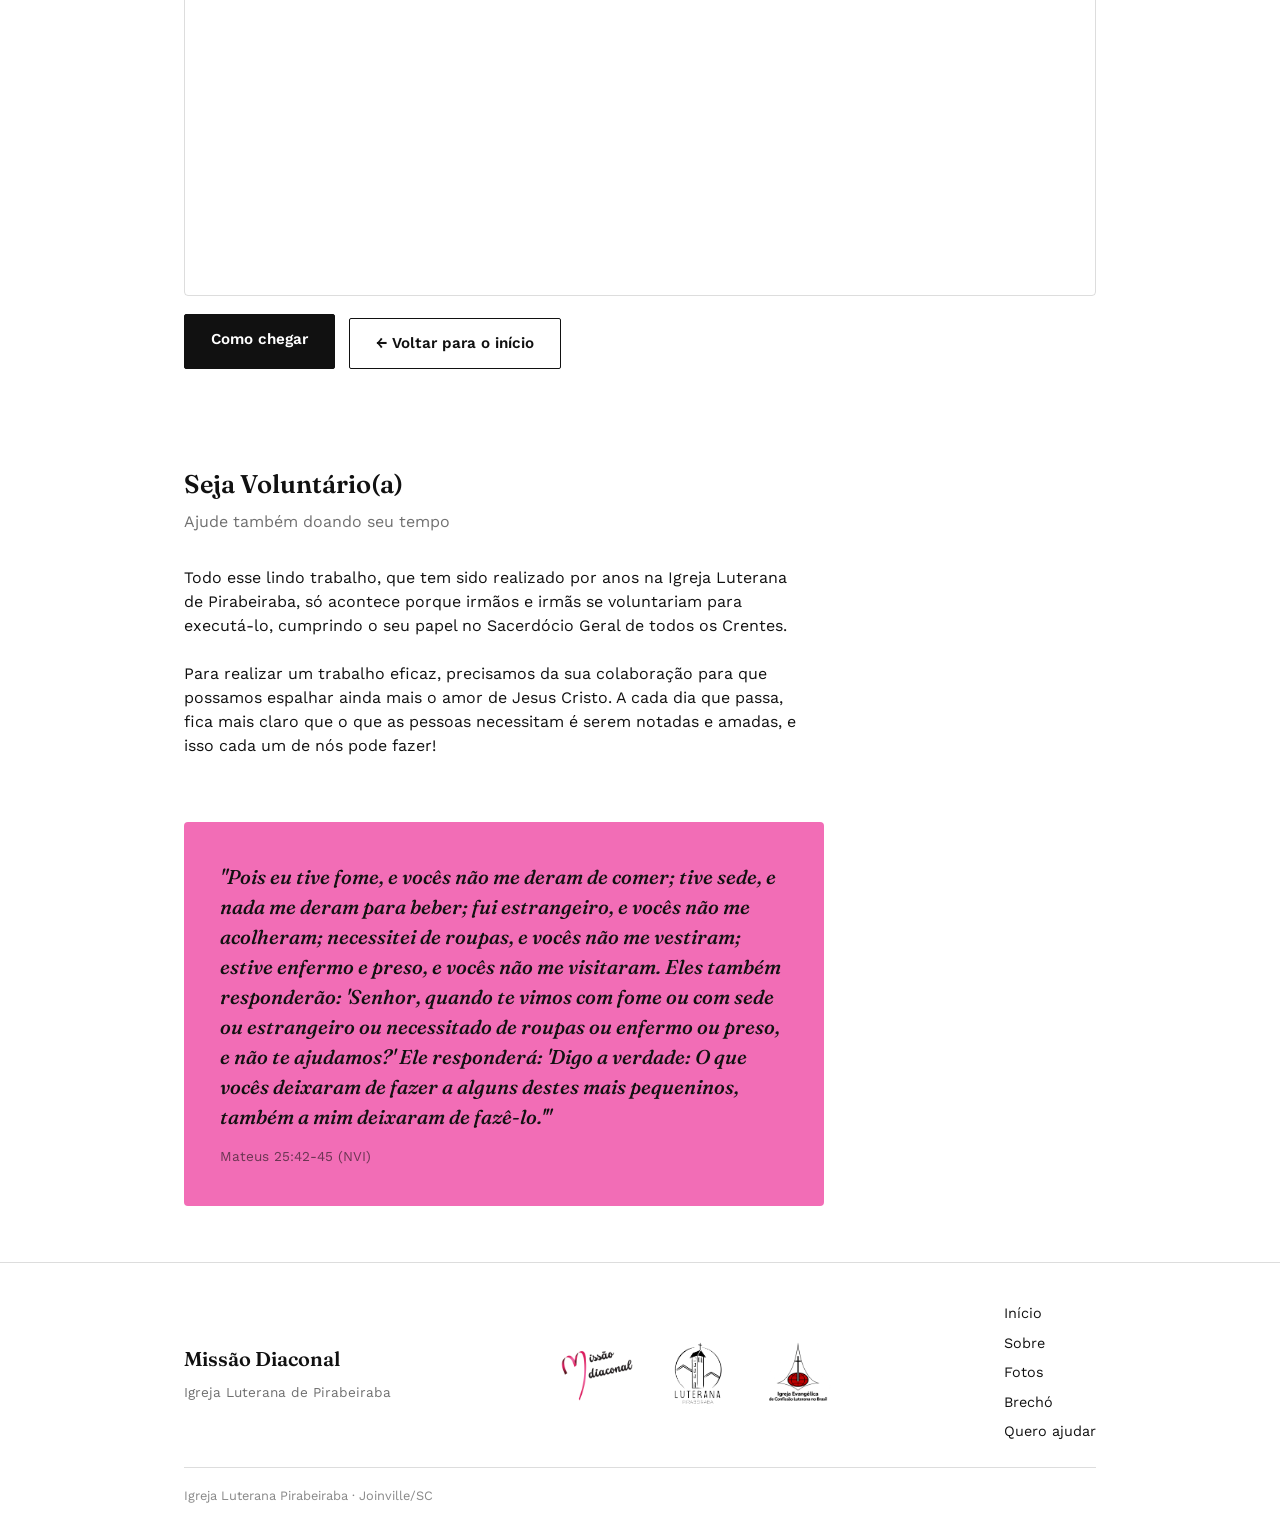
==== commit 7a33a8c1: "Versão 1.0.9 - Adiciona suporte a tema escuro - Botão de alternância nas páginas" ====
--- a/ajudar.html
+++ b/ajudar.html
@@ -2,6 +2,13 @@
 <html lang="pt-BR">
 
 <head>
+<script>
+(function(){
+  var t = localStorage.getItem('md-theme');
+  if(!t){ t = window.matchMedia('(prefers-color-scheme: dark)').matches ? 'dark' : 'light'; }
+  if(t === 'dark'){ document.documentElement.setAttribute('data-theme','dark'); }
+})();
+</script>
 <meta charset="UTF-8">
 <meta name="viewport" content="width=device-width, initial-scale=1.0">
 <title>Quero ajudar — Missão Diaconal</title>
@@ -40,9 +47,18 @@
       <a href="ajudar.html" aria-current="page">Quero ajudar</a>
     </nav>
 
-    <button class="menu-toggle" id="menu-toggle" aria-label="Abrir menu" aria-expanded="false" aria-controls="main-nav">
-      <span></span>
-    </button>
+    <div class="header-actions">
+      <button class="theme-toggle" id="theme-toggle" type="button" aria-label="Alternar modo escuro">
+        <span class="toggle-knob">
+          <svg class="icon-sun" viewBox="0 0 24 24" fill="none" stroke="currentColor" stroke-width="2" stroke-linecap="round" stroke-linejoin="round"><circle cx="12" cy="12" r="4"></circle><path d="M12 2v2M12 20v2M4.93 4.93l1.41 1.41M17.66 17.66l1.41 1.41M2 12h2M20 12h2M6.34 17.66l-1.41 1.41M19.07 4.93l-1.41 1.41"/></svg>
+          <svg class="icon-moon" viewBox="0 0 24 24" fill="none" stroke="currentColor" stroke-width="2" stroke-linecap="round" stroke-linejoin="round"><path d="M21 12.79A9 9 0 1 1 11.21 3 7 7 0 0 0 21 12.79z"/></svg>
+        </span>
+      </button>
+
+      <button class="menu-toggle" id="menu-toggle" aria-label="Abrir menu" aria-expanded="false" aria-controls="main-nav">
+        <span></span>
+      </button>
+    </div>
   </div>
 </header>
 
--- a/css/style.css
+++ b/css/style.css
@@ -10,10 +10,30 @@
   --black: #111111;
   --beige: #EDE5D8;
   --beige-deep: #DCC9A3;
-  --line: rgba(17,17,17,0.14);
+  --tertiary: #F26DB6;
+  --line: rgba(var(--ink-rgb),0.14);
+  --ink-rgb: 17,17,17;
+  --btn-primary-hover: #322f2b;
   --font-display: "Fraunces", serif;
   --font-body: "Work Sans", sans-serif;
 }
+
+/* ---------- Modo escuro ----------
+   Ativado via [data-theme="dark"] no <html>, controlado pelo botão
+   .theme-toggle (ver main.js). Fica salvo no localStorage. */
+[data-theme="dark"]{
+  --white: #0D0D0D;
+  --black: #FFFDFE;
+  --beige: #211219;
+  --beige-deep: #F26DB6;
+  --ink-rgb: 255,253,254;
+  --btn-primary-hover: #DAD8D8;
+}
+[data-theme="dark"] .site-header{ background: var(--white); }
+[data-theme="dark"] .modal-overlay{ background: rgba(0,0,0,0.72); }
+[data-theme="dark"] .footer-logo{ background: #FFFDFE; }
+[data-theme="dark"] .gallery-item,
+[data-theme="dark"] .product-media{ background: var(--beige); }
 
 *{ box-sizing: border-box; }
 html{ scroll-behavior: smooth; }
@@ -23,6 +43,7 @@
   color: var(--black);
   font-family: var(--font-body);
   line-height: 1.5;
+  transition: background 0.25s ease, color 0.25s ease;
 }
 a{ color: inherit; }
 img{ max-width: 100%; display:block; }
@@ -34,13 +55,15 @@
 .header-inner{ display:flex; align-items:center; justify-content: space-between; gap: 20px; padding: 18px 24px; position: relative; }
 .brand-block{ display:flex; align-items:baseline; gap: 12px; flex-wrap: wrap; }
 .brand{ font-family: var(--font-display); font-weight: 600; font-size: 1.25rem; text-decoration:none; }
-.brand-sub{ font-size: 0.82rem; color: rgba(17,17,17,0.6); text-decoration:none; }
+.brand-sub{ font-size: 0.82rem; color: rgba(var(--ink-rgb),0.6); text-decoration:none; }
 a.brand-sub:hover{ text-decoration: underline; }
 
 .main-nav{ display:flex; align-items:center; gap: 28px; }
 .main-nav a{ font-size: 0.92rem; text-decoration:none; font-weight: 500; }
 .main-nav a:hover{ text-decoration: underline; }
 .main-nav a[aria-current="page"]{ text-decoration: underline; }
+
+.header-actions{ display:flex; align-items:center; gap: 14px; }
 
 .menu-toggle{
   display:none;
@@ -68,19 +91,19 @@
 }
 
 /* ---------- Hero (banner de topo) ---------- */
-.hero{ background: var(--beige); padding: 72px 0 64px; }
+.hero{ background: var(--tertiary); padding: 72px 0 64px; }
 .hero-small{ padding: 48px 0 40px; }
 .hero-inner{ max-width: 640px; }
 .eyebrow{
   font-size: 0.8rem; letter-spacing: 0.08em; text-transform: uppercase;
-  color: rgba(17,17,17,0.65); margin: 0 0 18px;
+  color: rgba(var(--ink-rgb),0.65); margin: 0 0 18px;
 }
 .hero h1{
   font-family: var(--font-display); font-weight: 600;
   font-size: clamp(2rem, 4.5vw, 2.9rem); line-height: 1.15; margin: 0 0 20px;
 }
-.hero-sub{ font-family: var(--font-display); font-size: 1.1rem; color: rgba(17,17,17,0.75); margin: 0 0 16px; }
-.hero-lede{ font-size: 1.05rem; max-width: 52ch; color: rgba(17,17,17,0.78); margin: 0 0 28px; }
+.hero-sub{ font-family: var(--font-display); font-size: 1.1rem; color: rgba(var(--ink-rgb),0.75); margin: 0 0 16px; }
+.hero-lede{ font-size: 1.05rem; max-width: 52ch; color: rgba(var(--ink-rgb),0.78); margin: 0 0 28px; }
 .hero-actions{ display:flex; gap: 14px; flex-wrap: wrap; }
 
 /* ---------- Botões ---------- */
@@ -90,14 +113,14 @@
   transition: background 0.2s ease, color 0.2s ease; cursor:pointer;
 }
 .btn-primary{ background: var(--black); color: var(--white); }
-.btn-primary:hover{ background: #322f2b; }
+.btn-primary:hover{ background: var(--btn-primary-hover); }
 .btn-outline{ background: transparent; color: var(--black); }
 .btn-outline:hover{ background: var(--black); color: var(--white); }
 
 /* ---------- Títulos de seção (usado nas duas páginas) ---------- */
 .section{ padding: 48px 0; }
 .section-label{ font-family: var(--font-display); font-weight: 600; font-size: 1.6rem; margin: 0 0 6px; }
-.section-lede{ color: rgba(17,17,17,0.6); margin: 0 0 32px; }
+.section-lede{ color: rgba(var(--ink-rgb),0.6); margin: 0 0 32px; }
 
 /* ---------- Vitrine "O que temos" (index.html) ---------- */
 .vitrine-section{ padding: 64px 0 24px; }
@@ -108,7 +131,7 @@
 }
 .product-media{
   background: var(--beige); aspect-ratio: 4 / 3;
-  display:flex; align-items:center; justify-content:center; color: rgba(17,17,17,0.55);
+  display:flex; align-items:center; justify-content:center; color: rgba(var(--ink-rgb),0.55);
 }
 .product-media svg{ width: 56px; height: 56px; }
 .product-media img{ width: 100%; height: 100%; object-fit: cover; }
@@ -118,18 +141,18 @@
   border-radius: 50%; border: 1.5px solid var(--black); background: var(--white);
 }
 .product-name{ font-family: var(--font-display); font-weight: 600; font-size: 1.05rem; margin: 6px 0 2px; }
-.product-meta{ font-size: 0.85rem; color: rgba(17,17,17,0.65); margin: 0 0 10px; }
+.product-meta{ font-size: 0.85rem; color: rgba(var(--ink-rgb),0.65); margin: 0 0 10px; }
 .product-footer{ display:flex; align-items:center; justify-content: space-between; gap: 10px; }
 .product-price{ font-weight: 600; }
 .link-btn{
   background:none; border:none; font: inherit; font-weight: 600; font-size: 0.85rem;
   text-decoration: underline; cursor:pointer; padding: 4px 0; color: var(--black);
 }
-.vitrine-note{ font-size: 0.85rem; color: rgba(17,17,17,0.55); margin: 24px 0 0; }
+.vitrine-note{ font-size: 0.85rem; color: rgba(var(--ink-rgb),0.55); margin: 24px 0 0; }
 
 /* ---------- Modal "Ver detalhes" (index.html) ---------- */
 .modal-overlay{
-  position: fixed; inset: 0; background: rgba(17,17,17,0.5);
+  position: fixed; inset: 0; background: rgba(var(--ink-rgb),0.5);
   display:none; align-items:center; justify-content:center; padding: 20px; z-index: 100;
 }
 .modal-overlay.open{ display:flex; }
@@ -137,20 +160,20 @@
 .modal-close{ position:absolute; top: 14px; right: 14px; background:none; border:none; font-size: 1.3rem; line-height:1; cursor:pointer; color: var(--black); }
 .modal-box h3{ font-family: var(--font-display); font-size: 1.3rem; margin: 6px 0 4px; }
 .modal-box .product-meta{ margin-bottom: 14px; }
-.modal-contact{ font-size: 0.9rem; color: rgba(17,17,17,0.7); margin-top: 14px; }
+.modal-contact{ font-size: 0.9rem; color: rgba(var(--ink-rgb),0.7); margin-top: 14px; }
 
 /* ---------- Faixa de destaque "Quer ajudar?" ---------- */
-.cta-band{ background: var(--beige); border-radius: 4px; margin: 56px 0; padding: 48px 40px; }
+.cta-band{ background: var(--tertiary); border-radius: 4px; margin: 56px 0; padding: 48px 40px; }
 .cta-band-inner{ max-width: 480px; }
 .cta-band h2{ font-family: var(--font-display); font-weight: 600; font-size: 1.6rem; margin: 0 0 10px; }
-.cta-band p{ color: rgba(17,17,17,0.75); margin: 0 0 22px; }
+.cta-band p{ color: rgba(var(--ink-rgb),0.75); margin: 0 0 22px; }
 
 /* ---------- "Como posso ajudar?" em 3 passos ---------- */
 .steps-section{ padding: 24px 0 56px; }
 .steps-grid{ display:grid; grid-template-columns: repeat(auto-fit, minmax(220px,1fr)); gap: 32px; margin-top: 28px; }
-.step-num{ font-family: var(--font-display); font-size: 2.4rem; font-weight: 600; color: var(--beige-deep); line-height:1; margin-bottom: 10px; }
+.step-num{ font-family: var(--font-display); font-size: 2.4rem; font-weight: 600; color: var(--tertiary); line-height:1; margin-bottom: 10px; }
 .step h3{ font-family: var(--font-display); font-size: 1.15rem; font-weight: 600; margin: 0 0 6px; }
-.step p{ margin:0; color: rgba(17,17,17,0.72); font-size: 0.94rem; }
+.step p{ margin:0; color: rgba(var(--ink-rgb),0.72); font-size: 0.94rem; }
 
 /* ---------- Cartões de necessidade / info institucional (as duas páginas) ---------- */
 .needs-section{ padding: 8px 0 56px; }
@@ -172,15 +195,15 @@
   color: var(--black); background: var(--beige-deep); padding: 3px 9px; border-radius: 2px; margin-bottom: 10px;
 }
 .tag-card h3{ font-family: var(--font-display); font-size: 1.05rem; font-weight: 600; margin: 0 0 6px; }
-.tag-card p{ font-size: 0.9rem; color: rgba(17,17,17,0.72); margin: 0; }
+.tag-card p{ font-size: 0.9rem; color: rgba(var(--ink-rgb),0.72); margin: 0; }
 
 .info-grid{ display:grid; grid-template-columns: repeat(auto-fit, minmax(220px, 1fr)); gap: 20px; }
-.info-card{ position: relative; background: var(--beige); border-radius: 4px; padding: 26px 22px; }
+.info-card{ position: relative; background: var(--tertiary); border-radius: 4px; padding: 26px 22px; }
 .info-card h2{ font-family: var(--font-display); font-weight: 600; font-size: 1.25rem; margin: 0 0 6px; }
 .tag-hole{ position:absolute; top: 18px; right: 18px; width: 10px; height: 10px; border-radius: 50%; border: 1.5px solid var(--black); }
-.info-card p{ margin:0; color: rgba(17,17,17,0.78); }
+.info-card p{ margin:0; color: rgba(var(--ink-rgb),0.78); }
 .info-card a{ text-decoration: underline; }
-.info-placeholder{ font-style: italic; color: rgba(17,17,17,0.5); }
+.info-placeholder{ font-style: italic; color: rgba(var(--ink-rgb),0.5); }
 
 /* ---------- Fotos e divulgação (index.html) ---------- */
 .gallery-section{ padding: 8px 0 56px; }
@@ -193,15 +216,15 @@
   background: var(--beige);
   border: 1px solid var(--line);
   border-radius: 8px;
+  overflow: hidden;
   display:flex; align-items:center; justify-content:center;
   text-align:center; padding: 8px;
-  font-size: 0.78rem; color: rgba(17,17,17,0.5);
-  overflow: hidden;
-  box-shadow: 0 1px 2px rgba(17,17,17,0.06), 0 10px 24px -16px rgba(17,17,17,0.4);
+  font-size: 0.78rem; color: rgba(var(--ink-rgb),0.5);
+  box-shadow: 0 1px 2px rgba(var(--ink-rgb),0.06), 0 10px 24px -16px rgba(var(--ink-rgb),0.4);
   transition: box-shadow 0.25s ease;
 }
 .gallery-item:hover{
-  box-shadow: 0 1px 2px rgba(17,17,17,0.08), 0 16px 30px -14px rgba(17,17,17,0.45);
+  box-shadow: 0 1px 2px rgba(var(--ink-rgb),0.08), 0 16px 30px -14px rgba(var(--ink-rgb),0.45);
 }
 .gallery-item img{
   width: 100%;
@@ -219,19 +242,19 @@
 .about-inner{ max-width: 62ch; }
 .about-tag{
   display:inline-block; margin-top: 16px; font-size: 0.78rem; letter-spacing: 0.04em;
-  color: rgba(17,17,17,0.55); border-top: 1px solid var(--line); padding-top: 12px;
+  color: rgba(var(--ink-rgb),0.55); border-top: 1px solid var(--line); padding-top: 12px;
 }
 
 /* ---------- Versículo ---------- */
 .verse-section{ padding: 0 0 56px; }
 .verse-block{
-  background: var(--beige); border-radius: 4px; padding: 40px 36px; max-width: 640px;
+  background: var(--tertiary); border-radius: 4px; padding: 40px 36px; max-width: 640px;
 }
 .verse-text{
   font-family: var(--font-display); font-style: italic; font-weight: 500;
   font-size: 1.25rem; line-height: 1.5; margin: 0 0 14px; color: var(--black);
 }
-.verse-ref{ font-size: 0.85rem; color: rgba(17,17,17,0.6); margin:0; }
+.verse-ref{ font-size: 0.85rem; color: rgba(var(--ink-rgb),0.6); margin:0; }
 
 /* ---------- Card de link (ex.: home -> página do brechó) ---------- */
 .link-card-grid{ display:grid; grid-template-columns: repeat(auto-fit, minmax(240px, 1fr)); gap: 20px; }
@@ -241,13 +264,13 @@
 }
 .inline-link-card:hover{ border-color: var(--black); }
 .inline-link-card h3{ font-family: var(--font-display); font-weight:600; font-size:1.1rem; margin:0 0 8px; }
-.inline-link-card p{ margin:0 0 12px; font-size:0.92rem; color: rgba(17,17,17,0.7); }
+.inline-link-card p{ margin:0 0 12px; font-size:0.92rem; color: rgba(var(--ink-rgb),0.7); }
 .inline-link-card .arrow{ font-weight:600; font-size: 0.9rem; }
 .info-card-static{
   background: var(--white); border: 1px solid var(--line); border-radius: 4px; padding: 24px 24px 22px;
 }
 .info-card-static h3{ font-family: var(--font-display); font-weight:600; font-size:1.1rem; margin:0 0 8px; }
-.info-card-static p{ margin:0; font-size:0.92rem; color: rgba(17,17,17,0.7); }
+.info-card-static p{ margin:0; font-size:0.92rem; color: rgba(var(--ink-rgb),0.7); }
 
 /* ---------- Mapa (ajudar.html) ---------- */
 .map-frame{ width: 100%; height: 340px; border-radius: 4px; overflow: hidden; border: 1px solid var(--line); margin-bottom: 18px; }
@@ -273,7 +296,7 @@
   min-width: 0;
 }
 .footer-brand .brand{ display:block; margin-bottom: 4px; }
-.footer-brand p{ margin:0; font-size: 0.85rem; color: rgba(17,17,17,0.6); }
+.footer-brand p{ margin:0; font-size: 0.85rem; color: rgba(var(--ink-rgb),0.6); }
 
 .footer-logos{
   display:flex;
@@ -304,7 +327,7 @@
 
 .footer-bottom{
   border-top: 1px solid var(--line); padding-top: 18px;
-  font-size: 0.8rem; color: rgba(17,17,17,0.5);
+  font-size: 0.8rem; color: rgba(var(--ink-rgb),0.5);
   display:flex; flex-wrap:wrap; justify-content: space-between; gap: 8px;
 }
 
@@ -333,4 +356,48 @@
 
 @media (max-width: 400px){
   .footer-logo{ width: 75px; height: 75px; }
-}+}
+
+/* ---------- Botão de modo escuro/noite ---------- */
+.theme-toggle{
+  --tt-w: 54px;
+  --tt-h: 28px;
+  position: relative;
+  width: var(--tt-w);
+  height: var(--tt-h);
+  flex-shrink: 0;
+  padding: 0;
+  border: none;
+  border-radius: 999px;
+  cursor: pointer;
+  background: linear-gradient(135deg, #0D0D0D 0%, #8C0436 100%);
+  box-shadow: inset 0 0 0 1px rgba(255,252,255,0.12);
+  transition: background 0.35s ease, box-shadow 0.2s ease;
+}
+.theme-toggle:hover{ box-shadow: inset 0 0 0 1px rgba(255,253,254,0.12), 0 0 0 4px rgba(242,109,182,0.22); }
+.theme-toggle:focus-visible{ outline: 2px solid #F26DB6; outline-offset: 3px; }
+
+[data-theme="dark"] .theme-toggle{
+  background: linear-gradient(135deg, #F26DB6 0%, #D90769 100%);
+}
+
+.theme-toggle .toggle-knob{
+  position: absolute;
+  top: 3px; left: 3px;
+  width: calc(var(--tt-h) - 6px);
+  height: calc(var(--tt-h) - 6px);
+  border-radius: 50%;
+  background: #FFFDFE;
+  display:flex; align-items:center; justify-content:center;
+  box-shadow: 0 1px 3px rgba(13,13,13,0.4);
+  transition: transform 0.35s cubic-bezier(.4,0,.2,1);
+}
+[data-theme="dark"] .theme-toggle .toggle-knob{
+  transform: translateX(calc(var(--tt-w) - var(--tt-h)));
+}
+
+.theme-toggle svg{ width: 13px; height: 13px; }
+.theme-toggle .icon-sun{ display:block; color: #8C0436; }
+.theme-toggle .icon-moon{ display:none; color: #F26DB6; }
+[data-theme="dark"] .theme-toggle .icon-sun{ display:none; }
+[data-theme="dark"] .theme-toggle .icon-moon{ display:block; }
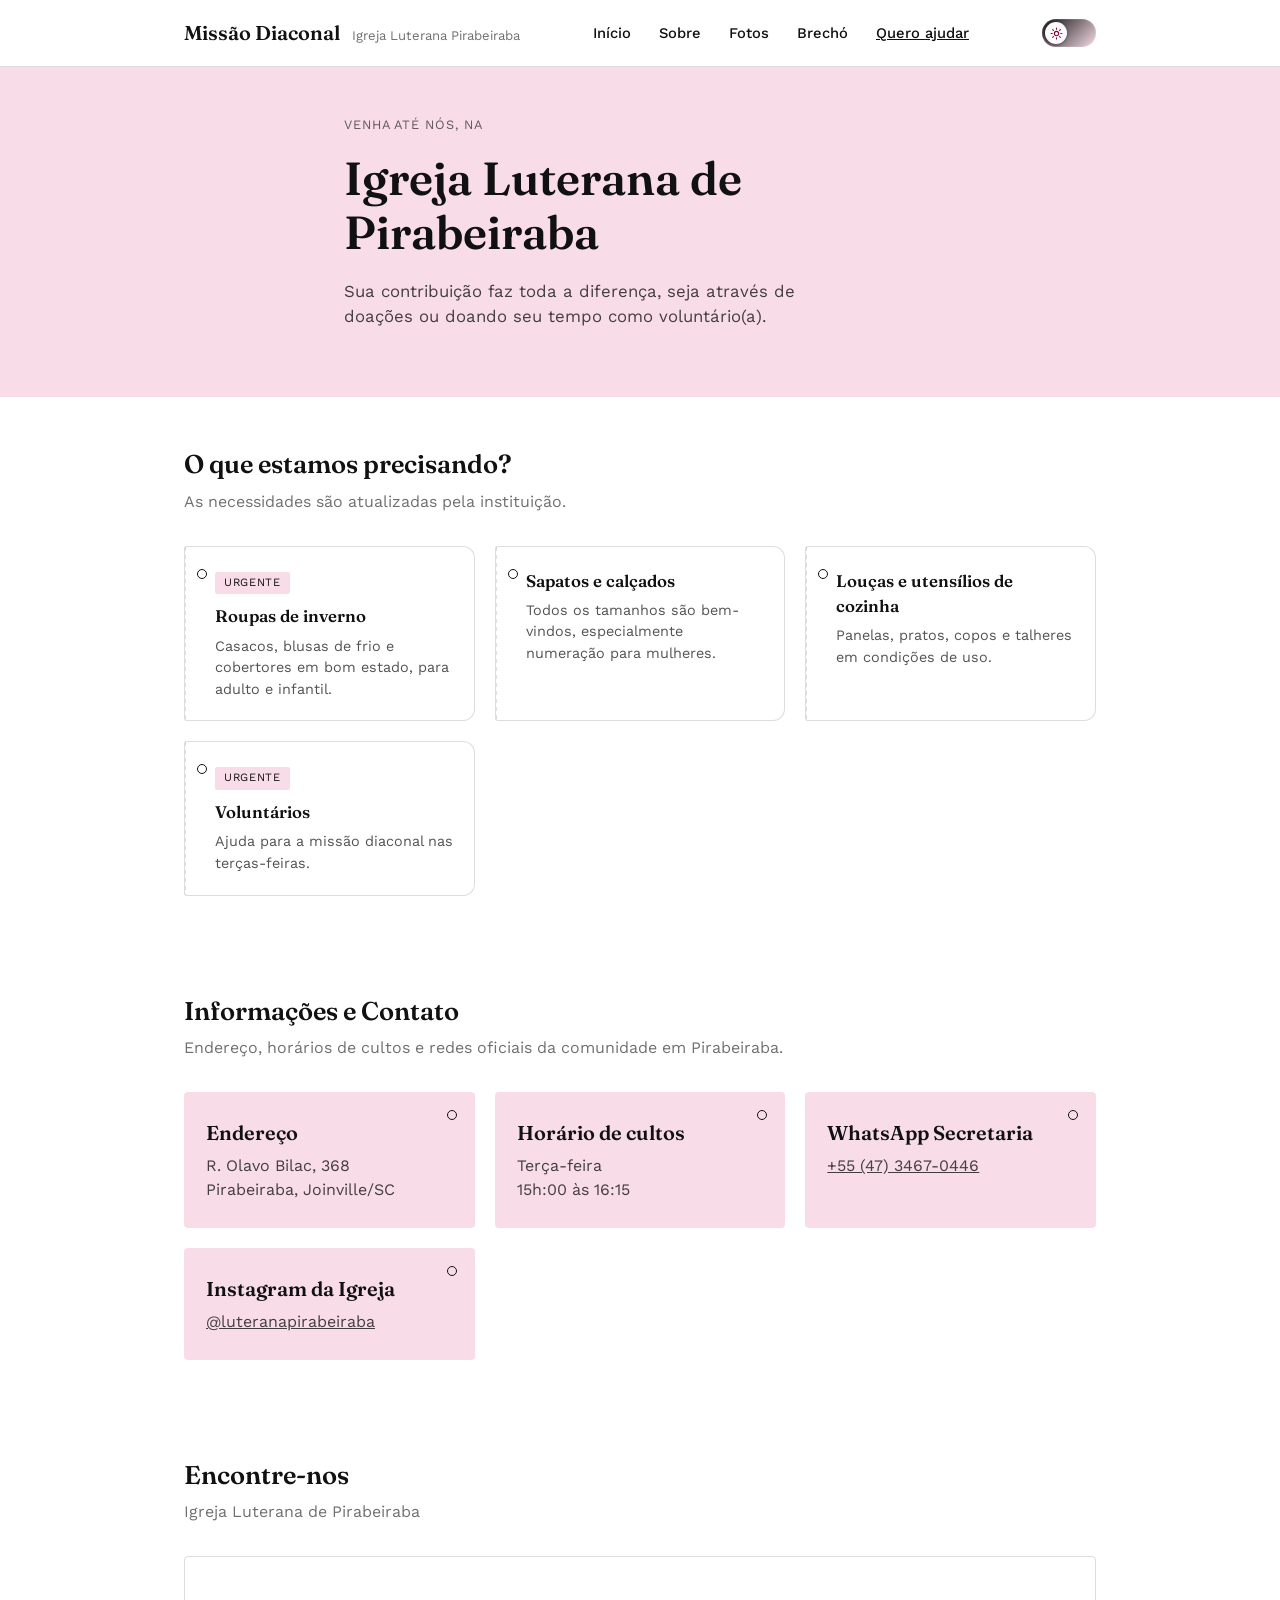
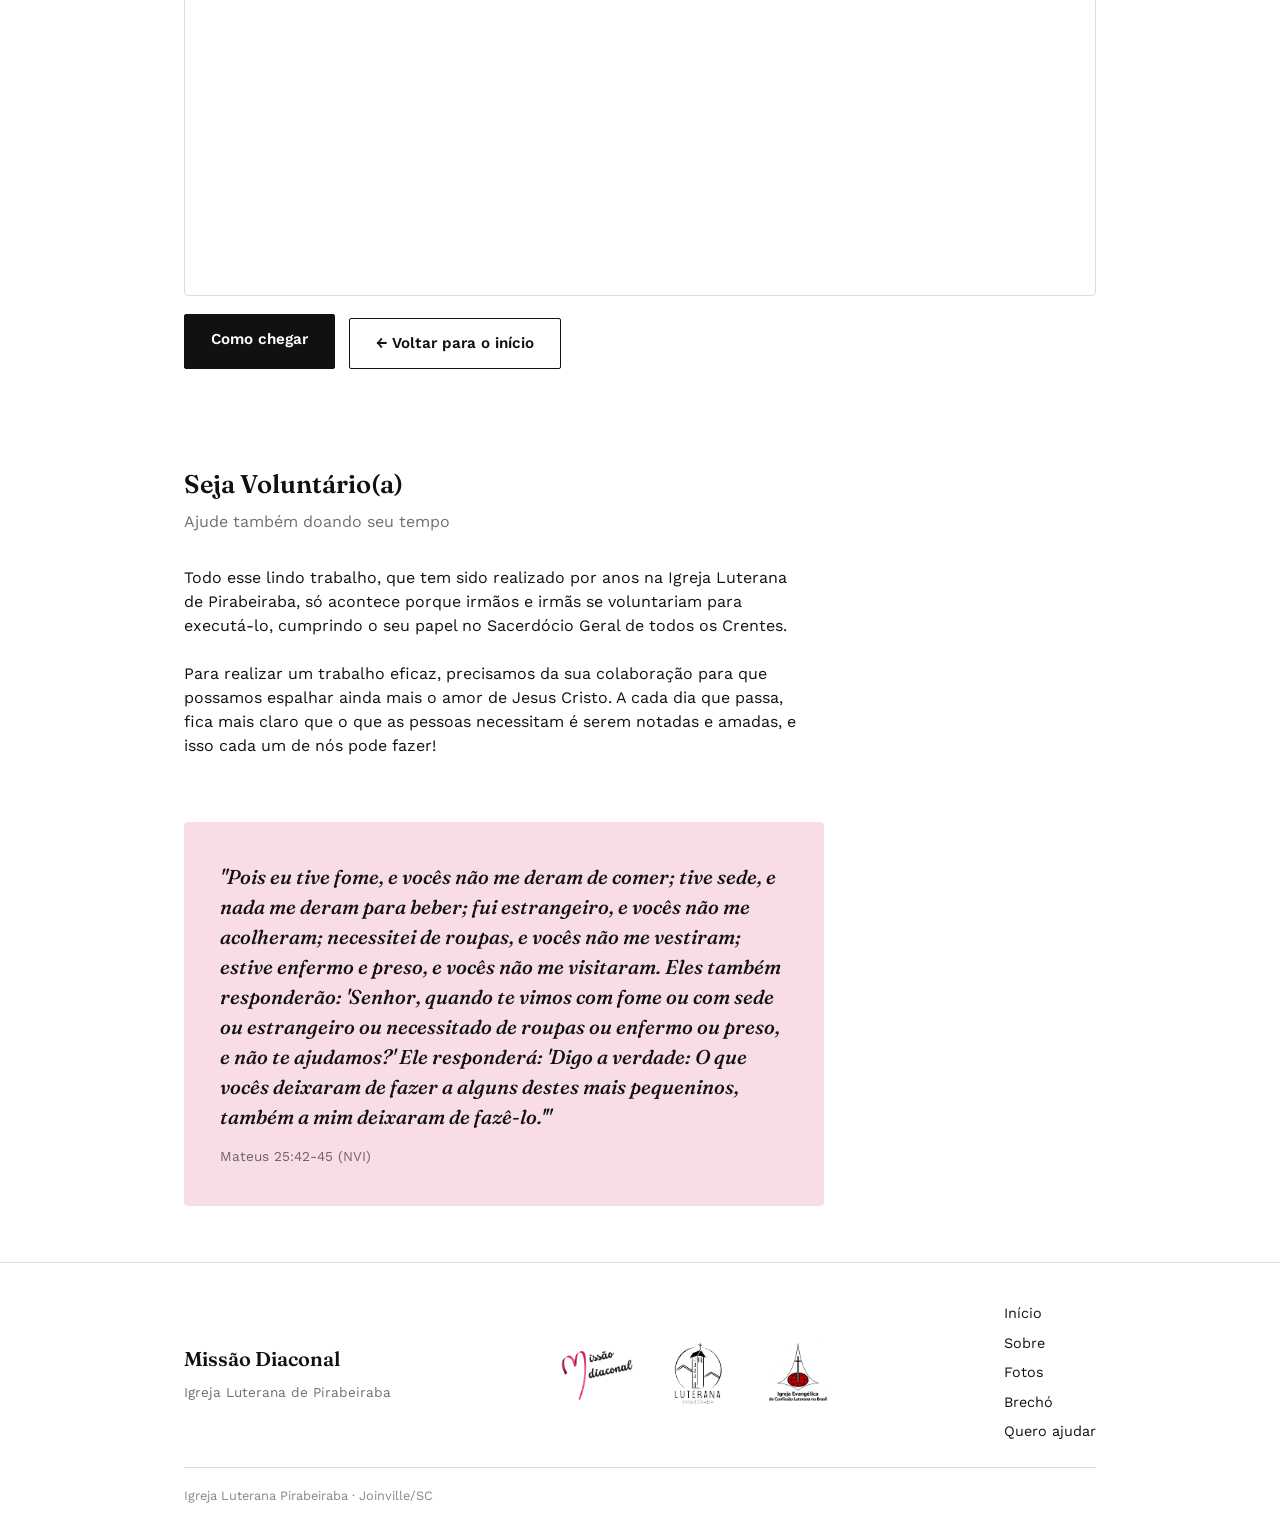
==== commit 66d5d5a7: "Versão 1.2.1 - Atualiza a cor do tema para branco em ajudar.html, brecho.html e index.html" ====
--- a/ajudar.html
+++ b/ajudar.html
@@ -14,7 +14,7 @@
 <title>Quero ajudar — Missão Diaconal</title>
 <meta name="description" content="Saiba como ajudar a Missão Diaconal da Igreja Luterana de Pirabeiraba: endereço, horário de atendimento, contato e o que estamos precisando.">
 <link rel="canonical" href="https://luterana-pirabeiraba.github.io/missao-diaconal/ajudar.html">
-<meta name="theme-color" content="#EDE5D8">
+<meta name="theme-color" content="#ffffff">
 <meta property="og:type" content="website">
 <meta property="og:locale" content="pt_BR">
 <meta property="og:site_name" content="Missão Diaconal — Igreja Luterana Pirabeiraba">
--- a/css/style.css
+++ b/css/style.css
@@ -10,7 +10,7 @@
   --black: #111111;
   --beige: #EDE5D8;
   --beige-deep: #DCC9A3;
-  --tertiary: #F26DB6;
+  --tertiary: #F8DDE8;
   --line: rgba(var(--ink-rgb),0.14);
   --ink-rgb: 17,17,17;
   --btn-primary-hover: #322f2b;
@@ -25,15 +25,14 @@
   --white: #0D0D0D;
   --black: #FFFDFE;
   --beige: #211219;
-  --beige-deep: #F26DB6;
+  --beige-deep: #D90769;
+  --tertiary: #D90769;
   --ink-rgb: 255,253,254;
   --btn-primary-hover: #DAD8D8;
 }
 [data-theme="dark"] .site-header{ background: var(--white); }
 [data-theme="dark"] .modal-overlay{ background: rgba(0,0,0,0.72); }
 [data-theme="dark"] .footer-logo{ background: #FFFDFE; }
-[data-theme="dark"] .gallery-item,
-[data-theme="dark"] .product-media{ background: var(--beige); }
 
 *{ box-sizing: border-box; }
 html{ scroll-behavior: smooth; }
@@ -130,7 +129,7 @@
   overflow:hidden; display:flex; flex-direction:column;
 }
 .product-media{
-  background: var(--beige); aspect-ratio: 4 / 3;
+  background: var(--tertiary); aspect-ratio: 4 / 3;
   display:flex; align-items:center; justify-content:center; color: rgba(var(--ink-rgb),0.55);
 }
 .product-media svg{ width: 56px; height: 56px; }
@@ -192,7 +191,7 @@
 }
 .tag-urgent{
   display:inline-block; font-size: 0.7rem; letter-spacing: 0.06em; text-transform: uppercase;
-  color: var(--black); background: var(--beige-deep); padding: 3px 9px; border-radius: 2px; margin-bottom: 10px;
+  color: var(--black); background: var(--tertiary); padding: 3px 9px; border-radius: 2px; margin-bottom: 10px;
 }
 .tag-card h3{ font-family: var(--font-display); font-size: 1.05rem; font-weight: 600; margin: 0 0 6px; }
 .tag-card p{ font-size: 0.9rem; color: rgba(var(--ink-rgb),0.72); margin: 0; }
@@ -213,7 +212,7 @@
 }
 .gallery-item{
   aspect-ratio: 4 / 3;
-  background: var(--beige);
+  background: var(--tertiary);
   border: 1px solid var(--line);
   border-radius: 8px;
   overflow: hidden;
@@ -370,15 +369,15 @@
   border: none;
   border-radius: 999px;
   cursor: pointer;
-  background: linear-gradient(135deg, #0D0D0D 0%, #8C0436 100%);
+  background: linear-gradient(135deg, #0D0D0D 0%, var(--tertiary) 100%);
   box-shadow: inset 0 0 0 1px rgba(255,252,255,0.12);
   transition: background 0.35s ease, box-shadow 0.2s ease;
 }
-.theme-toggle:hover{ box-shadow: inset 0 0 0 1px rgba(255,253,254,0.12), 0 0 0 4px rgba(242,109,182,0.22); }
-.theme-toggle:focus-visible{ outline: 2px solid #F26DB6; outline-offset: 3px; }
+.theme-toggle:hover{ box-shadow: inset 0 0 0 1px rgba(255,253,254,0.12), 0 0 0 4px rgba(248,221,232,0.22); }
+.theme-toggle:focus-visible{ outline: 2px solid var(--tertiary); outline-offset: 3px; }
 
 [data-theme="dark"] .theme-toggle{
-  background: linear-gradient(135deg, #F26DB6 0%, #D90769 100%);
+  background: linear-gradient(135deg, #D90769 0%, #D90769 100%);
 }
 
 .theme-toggle .toggle-knob{
@@ -398,6 +397,6 @@
 
 .theme-toggle svg{ width: 13px; height: 13px; }
 .theme-toggle .icon-sun{ display:block; color: #8C0436; }
-.theme-toggle .icon-moon{ display:none; color: #F26DB6; }
+.theme-toggle .icon-moon{ display:none; color: var(--tertiary); }
 [data-theme="dark"] .theme-toggle .icon-sun{ display:none; }
 [data-theme="dark"] .theme-toggle .icon-moon{ display:block; }
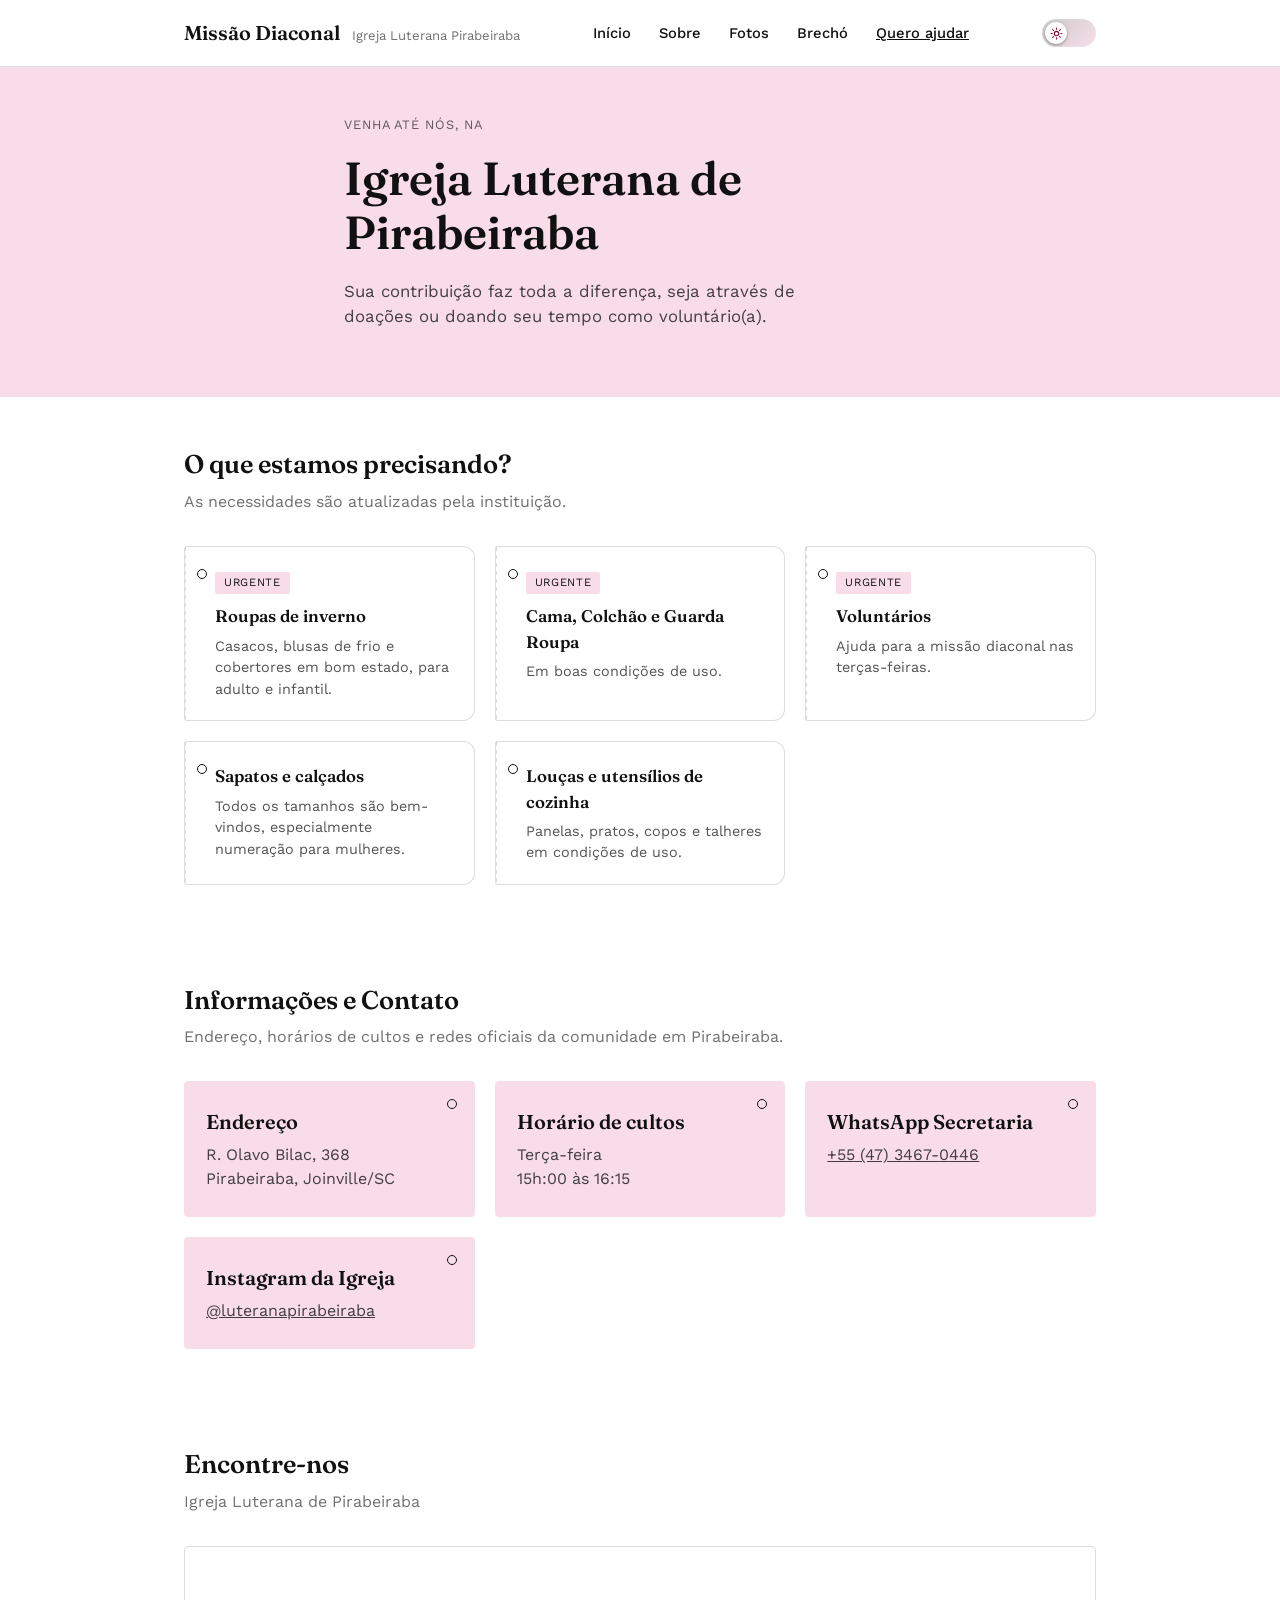
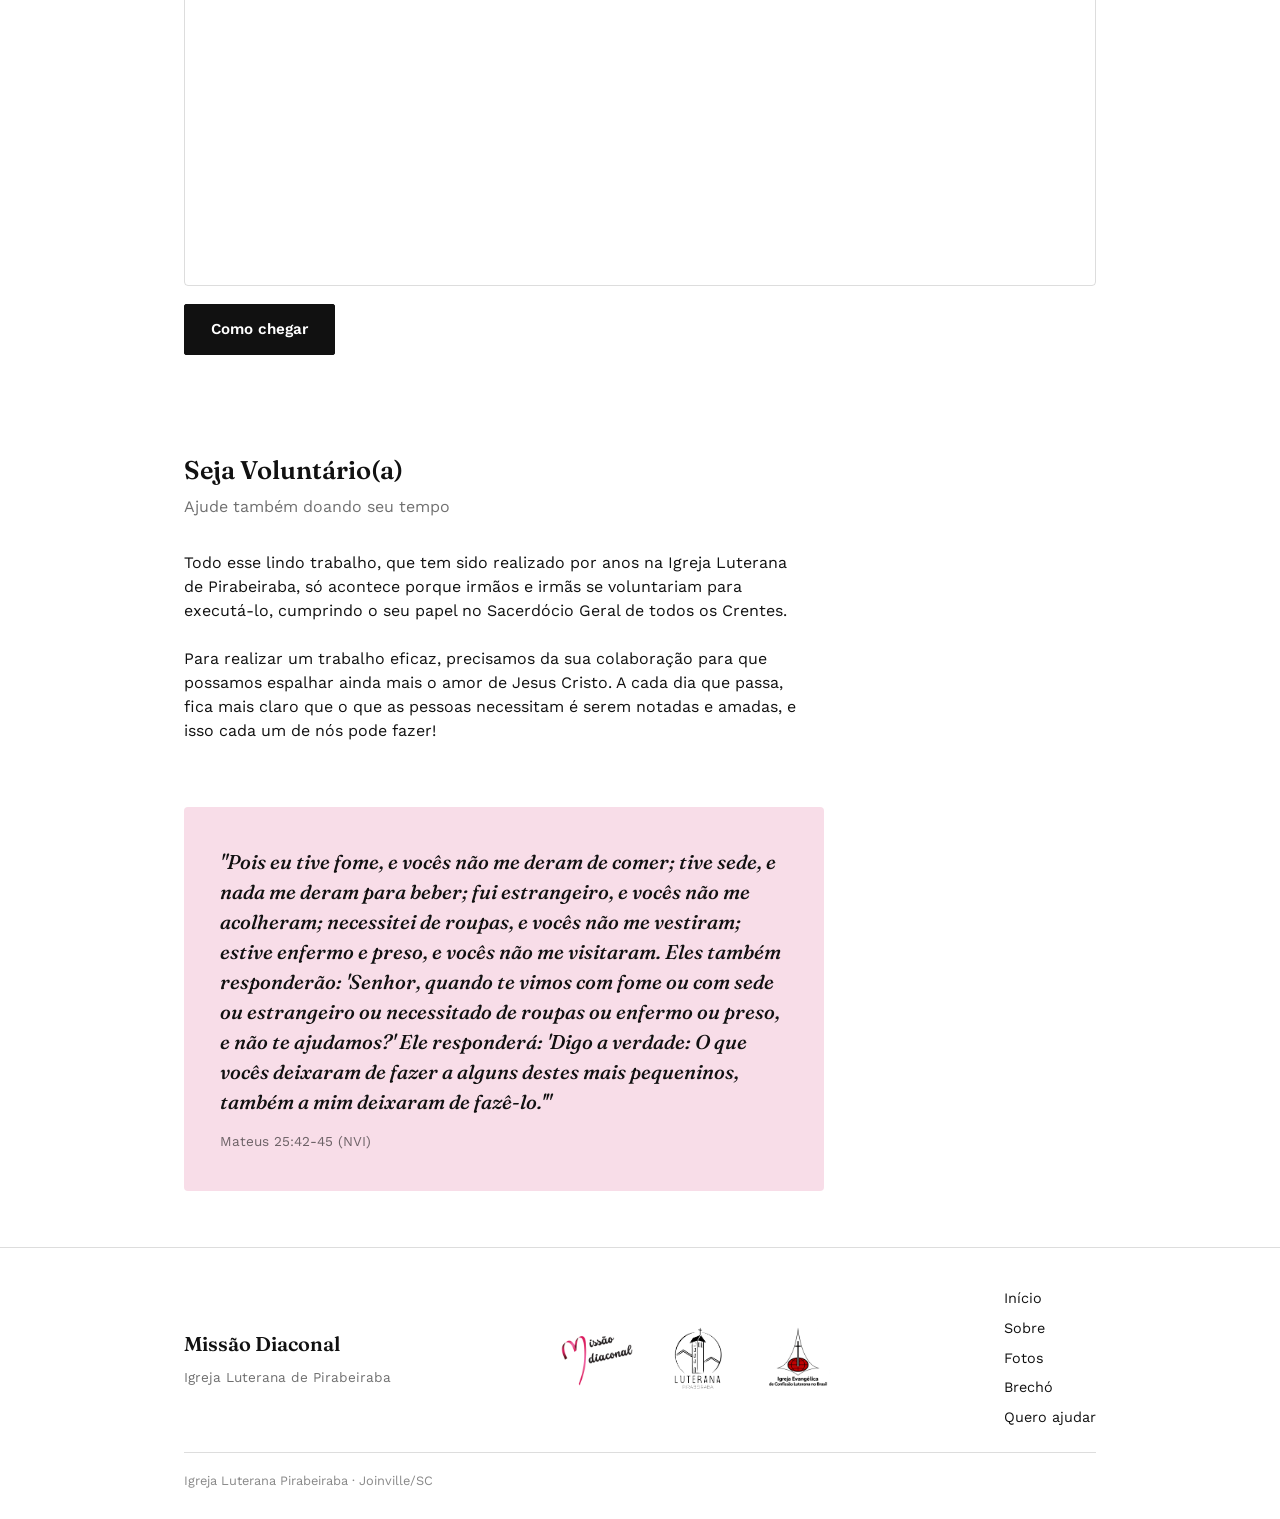
==== commit aedd3c2d: "Versão 1.3 - Remove botão de voltar embaixo do mapa em ajudar.html - Adiciona suporte para troca de " ====
--- a/ajudar.html
+++ b/ajudar.html
@@ -6,9 +6,13 @@
 (function(){
   var t = localStorage.getItem('md-theme');
   if(!t){ t = window.matchMedia('(prefers-color-scheme: dark)').matches ? 'dark' : 'light'; }
-  if(t === 'dark'){ document.documentElement.setAttribute('data-theme','dark'); }
+  if(t === 'dark'){
+    document.documentElement.setAttribute('data-theme','dark');
+    document.querySelector('meta[name="theme-color"]').setAttribute('content', '#1a1a1a');
+  }
 })();
 </script>
+
 <meta charset="UTF-8">
 <meta name="viewport" content="width=device-width, initial-scale=1.0">
 <title>Quero ajudar — Missão Diaconal</title>
@@ -133,7 +137,6 @@
     </div>
     <div class="map-actions">
       <a class="btn btn-primary" href="https://www.google.com/maps/dir/?api=1&destination=R.+Olavo+Bilac,+368,+Pirabeiraba,+Joinville+-+SC" target="_blank" rel="noopener">Como chegar</a>
-      <a href="index.html" class="btn btn-outline back-link">← Voltar para o início</a>
     </div>
   </section>
 
--- a/css/style.css
+++ b/css/style.css
@@ -13,7 +13,7 @@
   --tertiary: #F8DDE8;
   --line: rgba(var(--ink-rgb),0.14);
   --ink-rgb: 17,17,17;
-  --btn-primary-hover: #322f2b;
+  --btn-primary-hover: #1d1d1d;
   --font-display: "Fraunces", serif;
   --font-body: "Work Sans", sans-serif;
 }
@@ -369,7 +369,7 @@
   border: none;
   border-radius: 999px;
   cursor: pointer;
-  background: linear-gradient(135deg, #0D0D0D 0%, var(--tertiary) 100%);
+  background: linear-gradient(135deg, #cbcbcb 0%, var(--tertiary) 100%);
   box-shadow: inset 0 0 0 1px rgba(255,252,255,0.12);
   transition: background 0.35s ease, box-shadow 0.2s ease;
 }
@@ -377,7 +377,7 @@
 .theme-toggle:focus-visible{ outline: 2px solid var(--tertiary); outline-offset: 3px; }
 
 [data-theme="dark"] .theme-toggle{
-  background: linear-gradient(135deg, #D90769 0%, #D90769 100%);
+  background: linear-gradient(135deg, var(--tertiary) 0%, #D90769 100%);
 }
 
 .theme-toggle .toggle-knob{
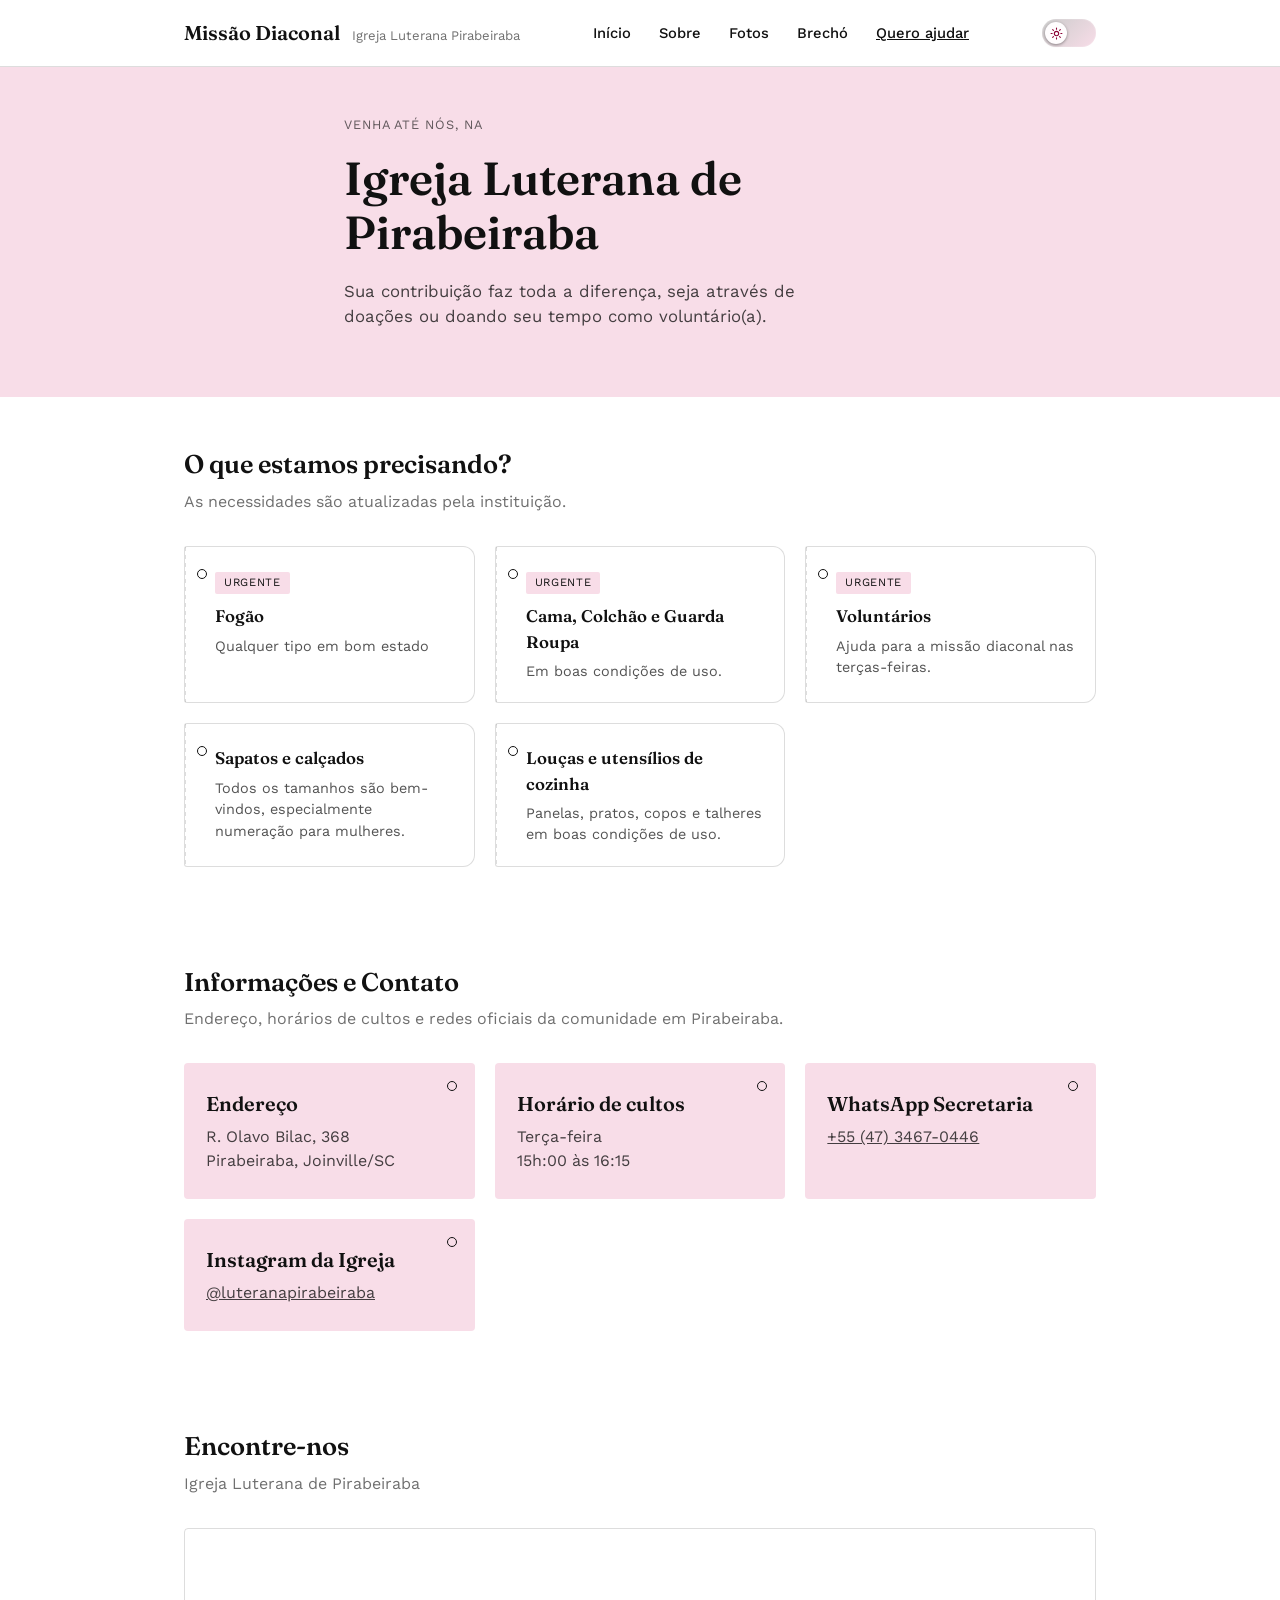
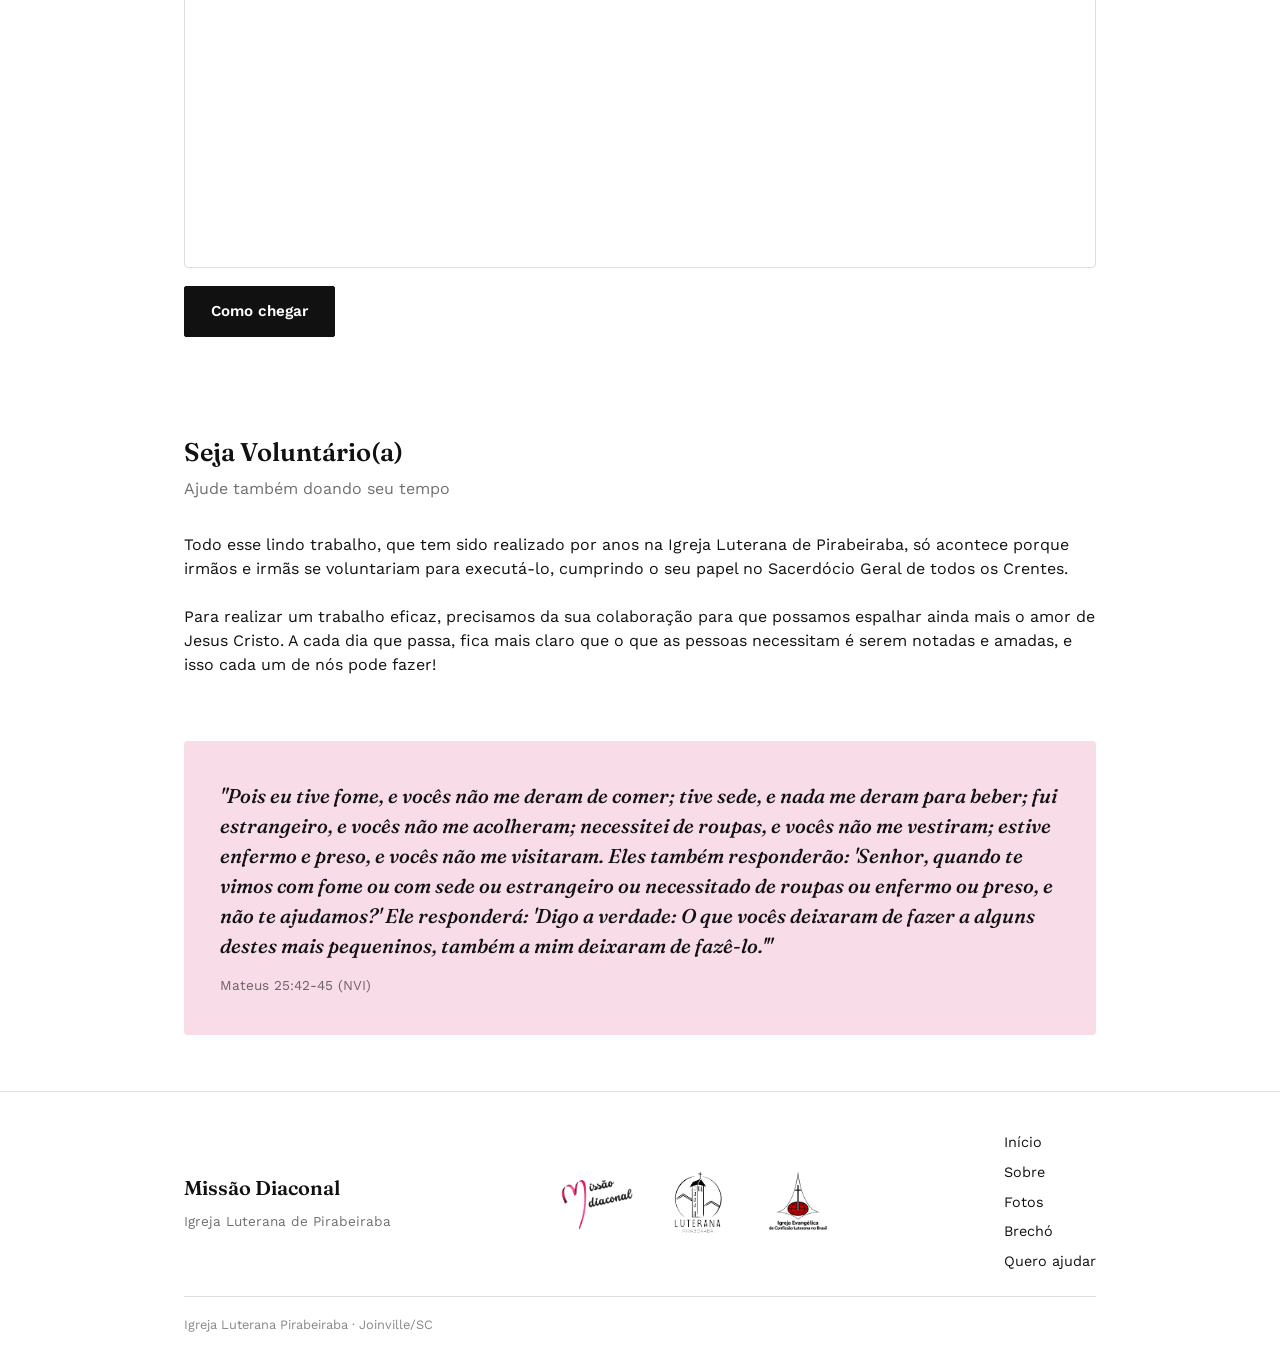
==== commit 4d33fa9d: "Versão 1.5 - fotos.html: cria a página de fotos, separada da home, com tópicos em ordem cronológica " ====
--- a/ajudar.html
+++ b/ajudar.html
@@ -46,7 +46,7 @@
     <nav class="main-nav" id="main-nav" aria-label="Navegação principal">
       <a href="index.html">Início</a>
       <a href="index.html#sobre">Sobre</a>
-      <a href="index.html#fotos">Fotos</a>
+      <a href="fotos.html">Fotos</a>
       <a href="brecho.html">Brechó</a>
       <a href="ajudar.html" aria-current="page">Quero ajudar</a>
     </nav>
@@ -210,7 +210,7 @@
       <nav class="footer-nav" aria-label="Links do rodapé">
         <a href="index.html">Início</a>
         <a href="index.html#sobre">Sobre</a>
-        <a href="index.html#fotos">Fotos</a>
+        <a href="fotos.html">Fotos</a>
         <a href="brecho.html">Brechó</a>
         <a href="ajudar.html">Quero ajudar</a>
       </nav>
--- a/css/style.css
+++ b/css/style.css
@@ -163,23 +163,27 @@
 
 /* ---------- Faixa de destaque "Quer ajudar?" ---------- */
 .cta-band{ background: var(--tertiary); border-radius: 4px; margin: 56px 0; padding: 48px 40px; }
-.cta-band-inner{ max-width: 480px; }
+.cta-band-inner{ max-width: none; }
 .cta-band h2{ font-family: var(--font-display); font-weight: 600; font-size: 1.6rem; margin: 0 0 10px; }
 .cta-band p{ color: rgba(var(--ink-rgb),0.75); margin: 0 0 22px; }
 
 /* ---------- "Como posso ajudar?" em 3 passos ---------- */
 .steps-section{ padding: 24px 0 56px; }
-.steps-grid{ display:grid; grid-template-columns: repeat(auto-fit, minmax(220px,1fr)); gap: 32px; margin-top: 28px; }
+.steps-grid{ display:grid; grid-template-columns: repeat(auto-fit, minmax(220px,1fr)); gap: 24px; margin-top: 28px; align-items: stretch; }
+.step{
+  display:flex; flex-direction:column; height: 100%;
+  background: var(--white); border: 1px solid var(--line); border-radius: 4px;
+  padding: 26px 24px;
+}
 .step-num{ font-family: var(--font-display); font-size: 2.4rem; font-weight: 600; color: var(--tertiary); line-height:1; margin-bottom: 10px; }
 .step h3{ font-family: var(--font-display); font-size: 1.15rem; font-weight: 600; margin: 0 0 6px; }
 .step p{ margin:0; color: rgba(var(--ink-rgb),0.72); font-size: 0.94rem; }
 
 /* ---------- Cartões de necessidade / info institucional (as duas páginas) ---------- */
-.needs-section{ padding: 8px 0 56px; }
-.tags-grid{ display:grid; grid-template-columns: repeat(auto-fill, minmax(230px, 1fr)); gap: 20px; }
+.tags-grid{ display:grid; grid-template-columns: repeat(auto-fill, minmax(230px, 1fr)); gap: 20px; align-items: stretch; }
 .tag-card{
   position: relative; background: var(--white); border: 1px solid var(--line);
-  border-radius: 3px 12px 12px 3px; padding: 22px 20px 20px 30px;
+  border-radius: 3px 12px 12px 3px; padding: 22px 20px 20px 30px; height: 100%;
 }
 .tag-card::before{
   content:""; position:absolute; left: 12px; top: 22px; width: 8px; height: 8px;
@@ -196,8 +200,8 @@
 .tag-card h3{ font-family: var(--font-display); font-size: 1.05rem; font-weight: 600; margin: 0 0 6px; }
 .tag-card p{ font-size: 0.9rem; color: rgba(var(--ink-rgb),0.72); margin: 0; }
 
-.info-grid{ display:grid; grid-template-columns: repeat(auto-fit, minmax(220px, 1fr)); gap: 20px; }
-.info-card{ position: relative; background: var(--tertiary); border-radius: 4px; padding: 26px 22px; }
+.info-grid{ display:grid; grid-template-columns: repeat(auto-fit, minmax(220px, 1fr)); gap: 20px; align-items: stretch; }
+.info-card{ position: relative; background: var(--tertiary); border-radius: 4px; padding: 26px 22px; height: 100%; }
 .info-card h2{ font-family: var(--font-display); font-weight: 600; font-size: 1.25rem; margin: 0 0 6px; }
 .tag-hole{ position:absolute; top: 18px; right: 18px; width: 10px; height: 10px; border-radius: 50%; border: 1.5px solid var(--black); }
 .info-card p{ margin:0; color: rgba(var(--ink-rgb),0.78); }
@@ -229,7 +233,7 @@
   width: 100%;
   height: 100%;
   object-fit: cover;
-  border-radius: 0;
+  border-radius: 8px;
   transition: transform 0.5s ease;
 }
 .gallery-item:hover img{
@@ -238,7 +242,7 @@
 
 /* ---------- Sobre o projeto (index.html) ---------- */
 .about-section{ padding: 8px 0 64px; }
-.about-inner{ max-width: 62ch; }
+.about-inner{ max-width: none; }
 .about-tag{
   display:inline-block; margin-top: 16px; font-size: 0.78rem; letter-spacing: 0.04em;
   color: rgba(var(--ink-rgb),0.55); border-top: 1px solid var(--line); padding-top: 12px;
@@ -247,24 +251,27 @@
 /* ---------- Versículo ---------- */
 .verse-section{ padding: 0 0 56px; }
 .verse-block{
-  background: var(--tertiary); border-radius: 4px; padding: 40px 36px; max-width: 640px;
+  background: var(--tertiary); border-radius: 4px; padding: 40px 36px;
 }
 .verse-text{
   font-family: var(--font-display); font-style: italic; font-weight: 500;
   font-size: 1.25rem; line-height: 1.5; margin: 0 0 14px; color: var(--black);
+  max-width: none;
 }
 .verse-ref{ font-size: 0.85rem; color: rgba(var(--ink-rgb),0.6); margin:0; }
 
 /* ---------- Card de link (ex.: home -> página do brechó) ---------- */
-.link-card-grid{ display:grid; grid-template-columns: repeat(auto-fit, minmax(240px, 1fr)); gap: 20px; }
+.link-card-grid{ display:grid; grid-template-columns: repeat(auto-fit, minmax(240px, 1fr)); gap: 20px; align-items: stretch; }
 .inline-link-card{
-  display:block; background: var(--white); border: 1px solid var(--line); border-radius: 4px;
-  padding: 24px 24px 22px; text-decoration:none;
+  display:flex; flex-direction:column; background: var(--white); border: 1px solid var(--line); border-radius: 4px;
+  padding: 24px 24px 22px; text-decoration:none; height: 100%;
 }
 .inline-link-card:hover{ border-color: var(--black); }
 .inline-link-card h3{ font-family: var(--font-display); font-weight:600; font-size:1.1rem; margin:0 0 8px; }
 .inline-link-card p{ margin:0 0 12px; font-size:0.92rem; color: rgba(var(--ink-rgb),0.7); }
-.inline-link-card .arrow{ font-weight:600; font-size: 0.9rem; }
+/* margin-top:auto empurra a seta para o rodapé do card, alinhando todos os
+   cards da fileira mesmo quando os textos têm tamanhos diferentes */
+.inline-link-card .arrow{ font-weight:600; font-size: 0.9rem; margin-top:auto; }
 .info-card-static{
   background: var(--white); border: 1px solid var(--line); border-radius: 4px; padding: 24px 24px 22px;
 }
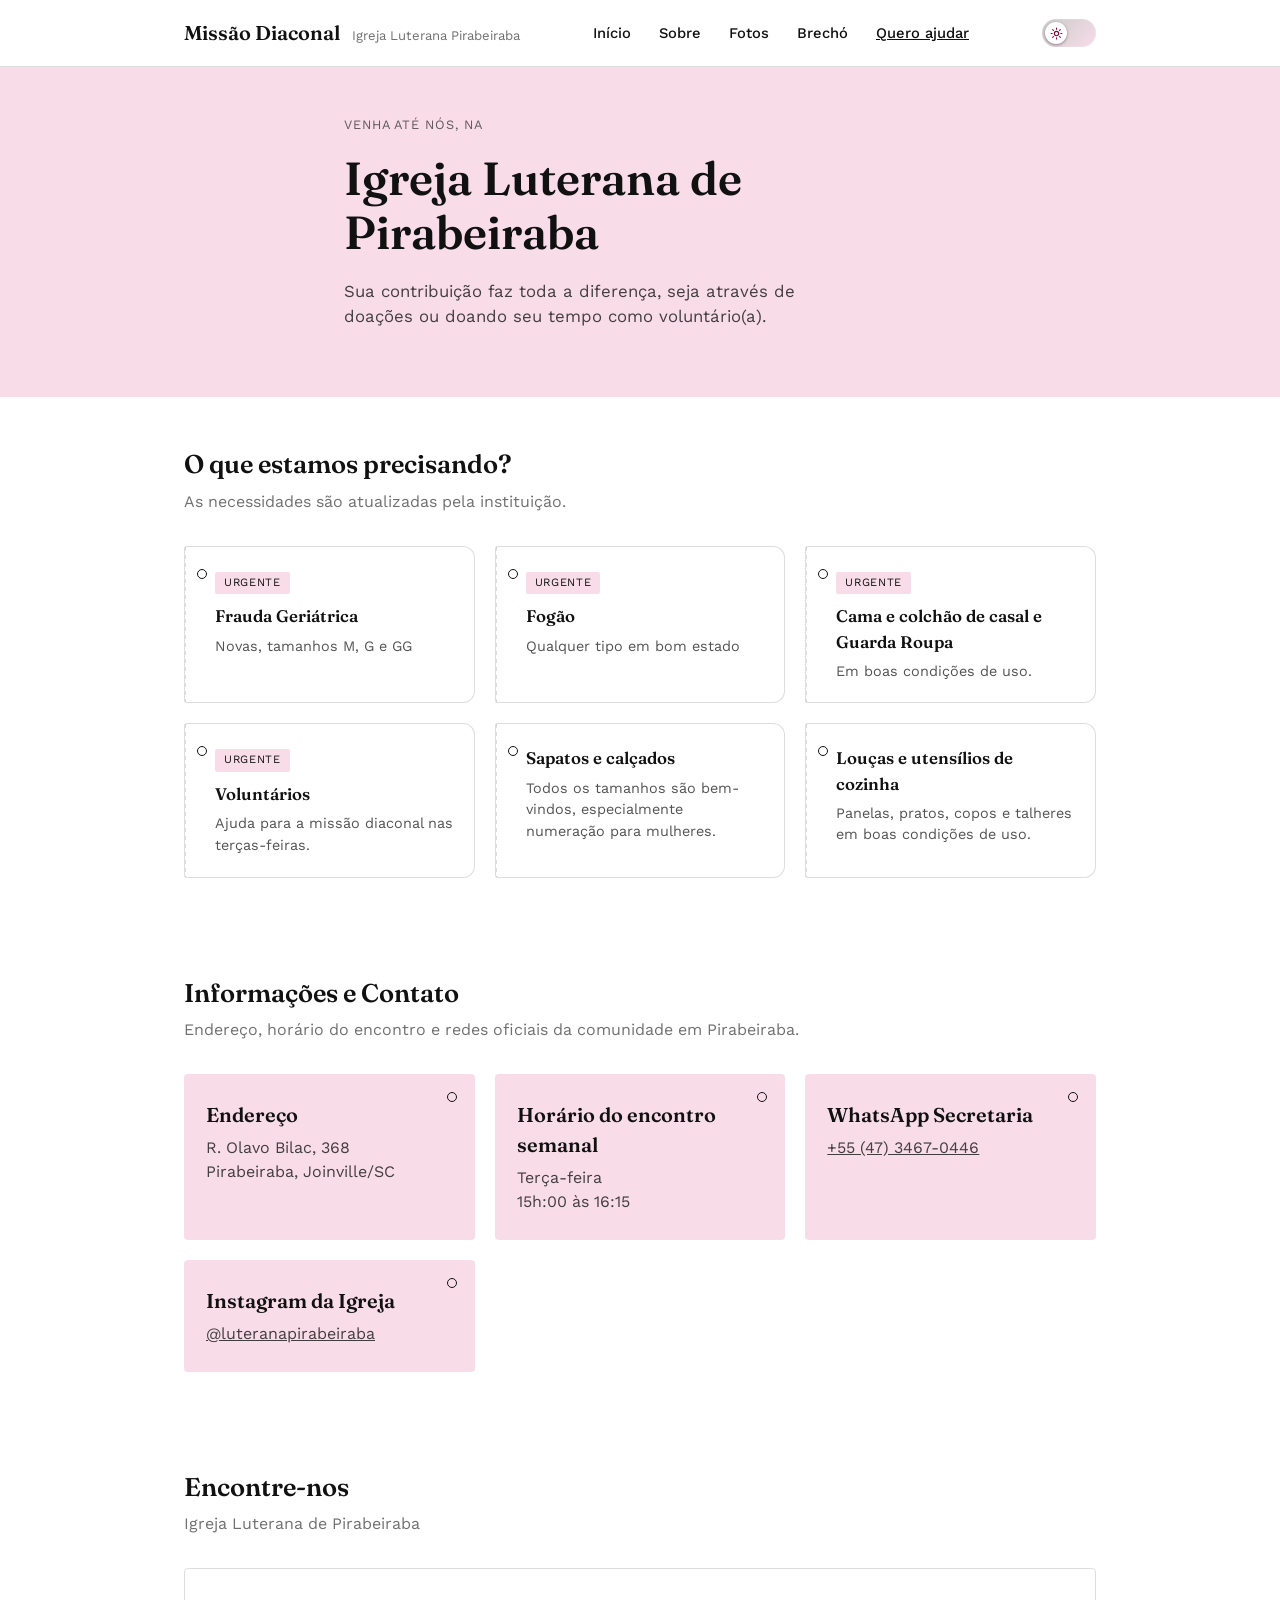
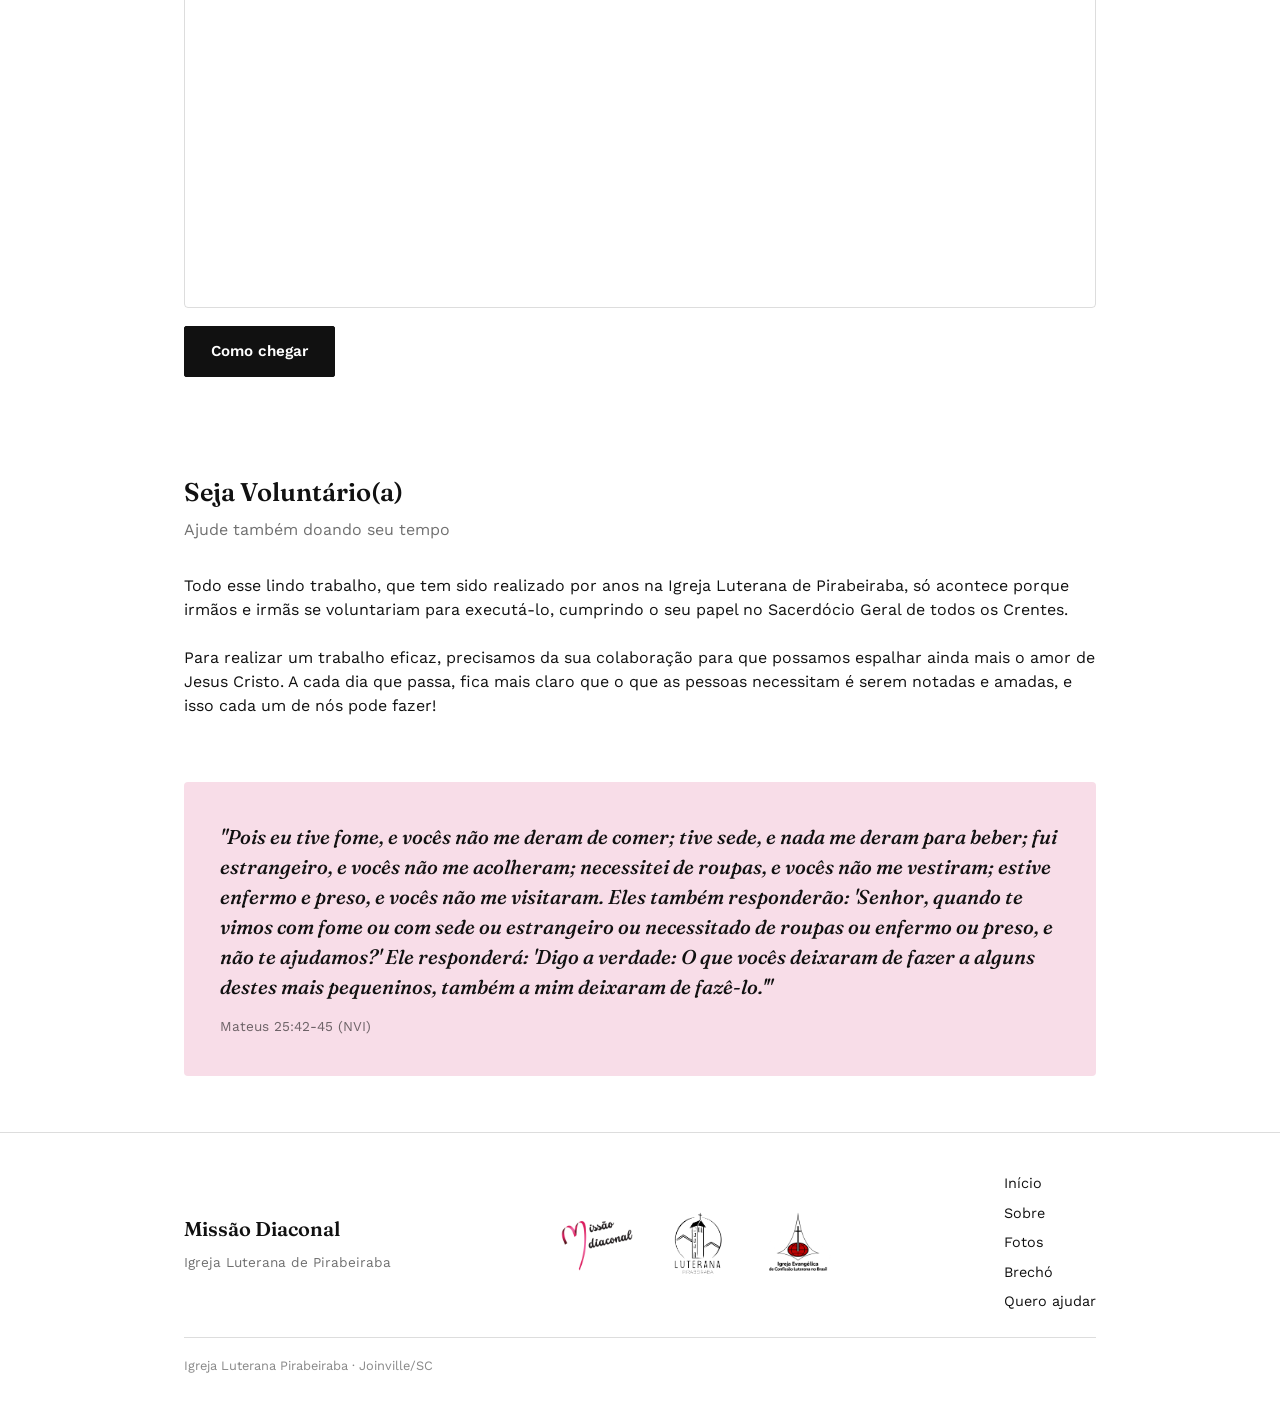
==== commit f1ab2836: "Versão 1.5.5 - Pequena correção em ajudar.html,. palavra "cultos" substituida por "encontros". Justi" ====
--- a/ajudar.html
+++ b/ajudar.html
@@ -93,7 +93,7 @@
   <section class="section">
     <h2 class="section-label">Informações e Contato</h2>
     <p class="section-lede">
-      Endereço, horários de cultos e redes oficiais
+      Endereço, horário do encontro e redes oficiais
       da comunidade em Pirabeiraba.
     </p>
     
@@ -106,7 +106,7 @@
 
       <div class="info-card">
         <span class="tag-hole" aria-hidden="true"></span>
-        <h2>Horário de cultos</h2>
+        <h2>Horário do encontro semanal</h2>
         <p>Terça-feira<br>15h:00 às 16:15</p>
       </div>
 
--- a/css/style.css
+++ b/css/style.css
@@ -269,8 +269,6 @@
 .inline-link-card:hover{ border-color: var(--black); }
 .inline-link-card h3{ font-family: var(--font-display); font-weight:600; font-size:1.1rem; margin:0 0 8px; }
 .inline-link-card p{ margin:0 0 12px; font-size:0.92rem; color: rgba(var(--ink-rgb),0.7); }
-/* margin-top:auto empurra a seta para o rodapé do card, alinhando todos os
-   cards da fileira mesmo quando os textos têm tamanhos diferentes */
 .inline-link-card .arrow{ font-weight:600; font-size: 0.9rem; margin-top:auto; }
 .info-card-static{
   background: var(--white); border: 1px solid var(--line); border-radius: 4px; padding: 24px 24px 22px;
